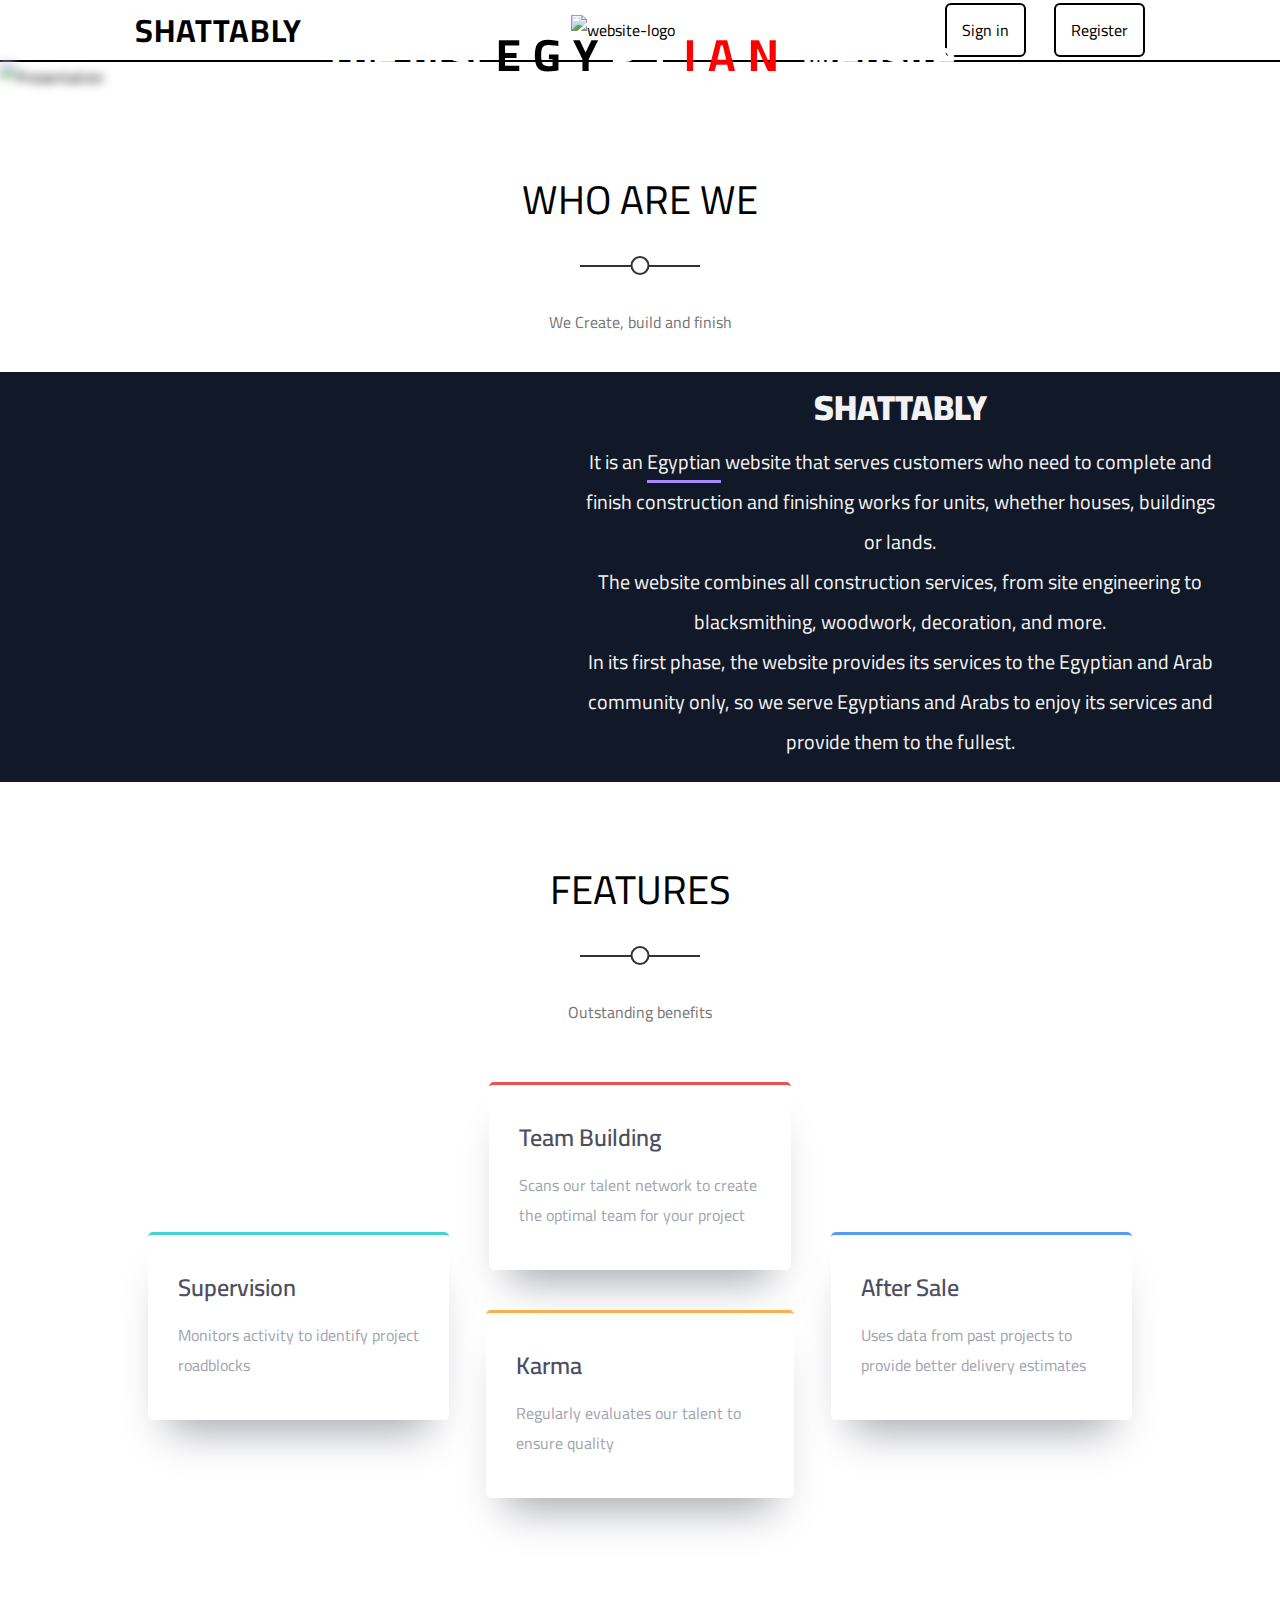
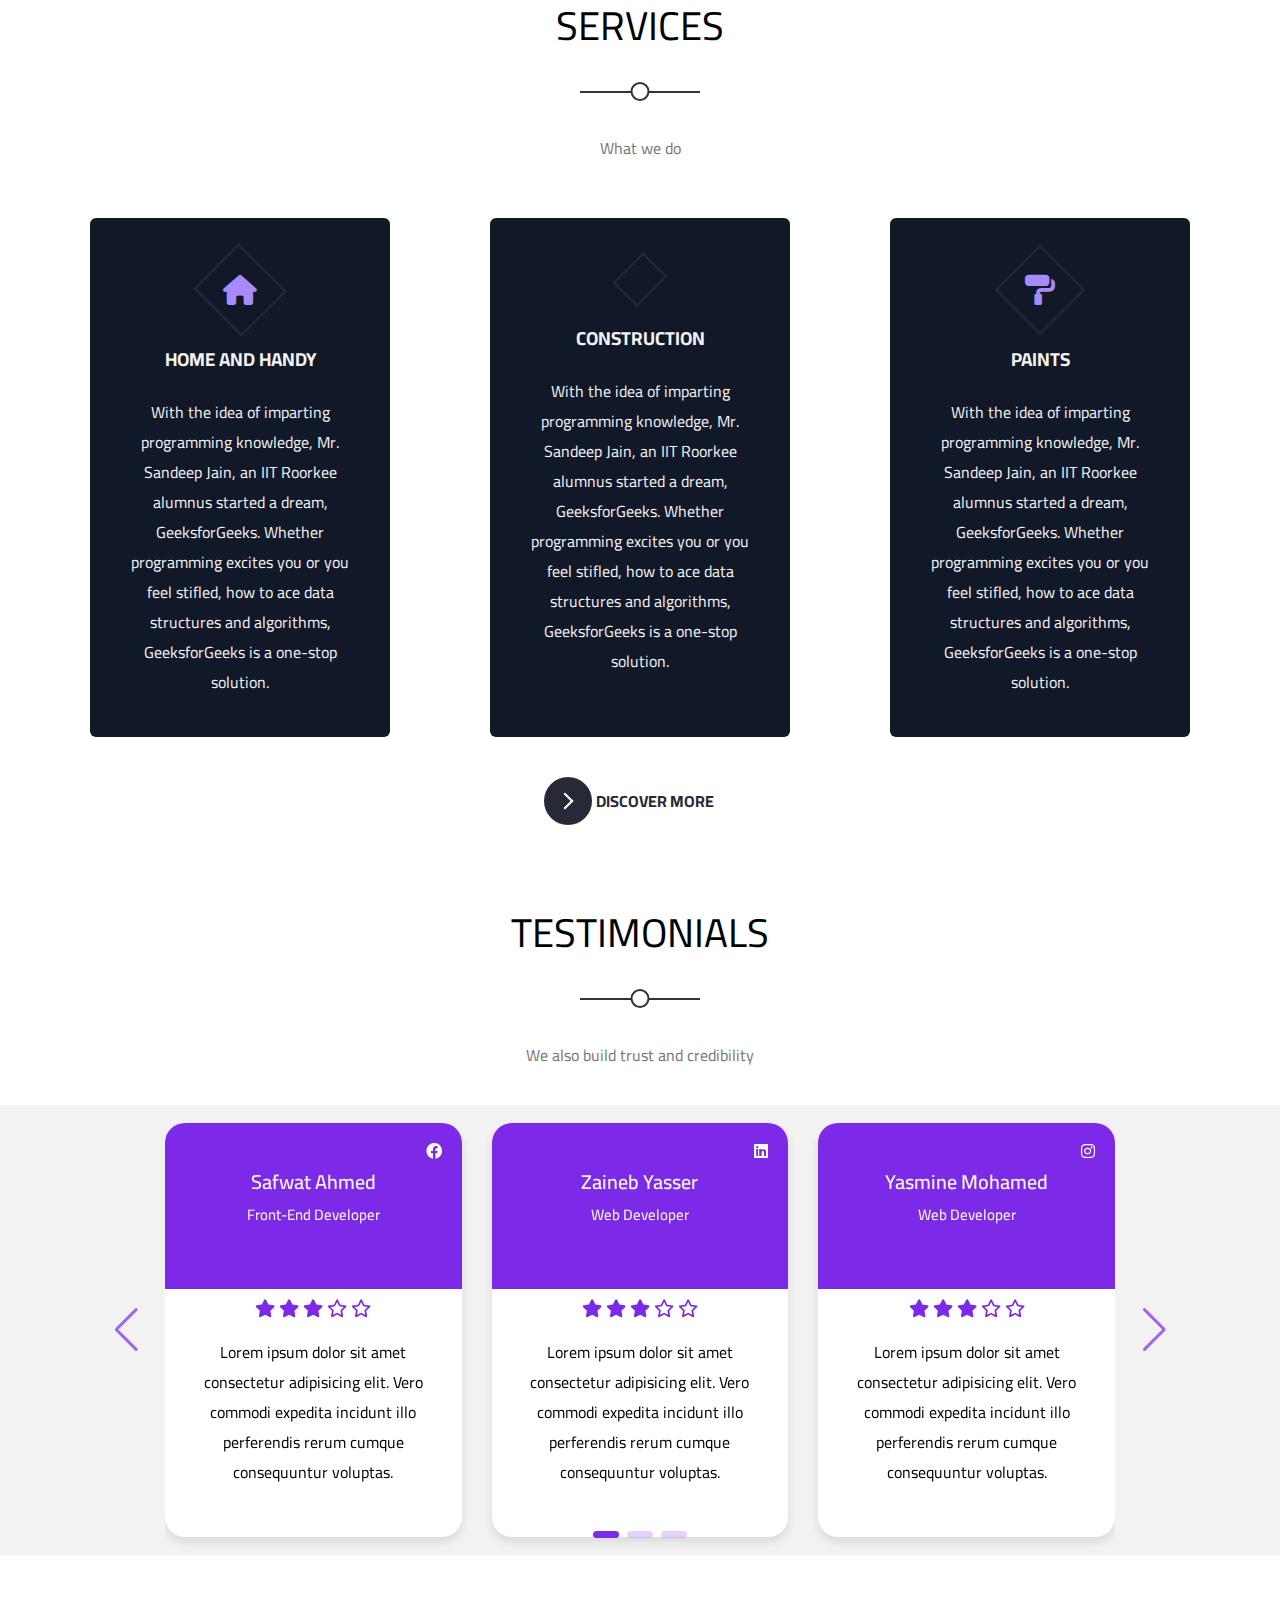
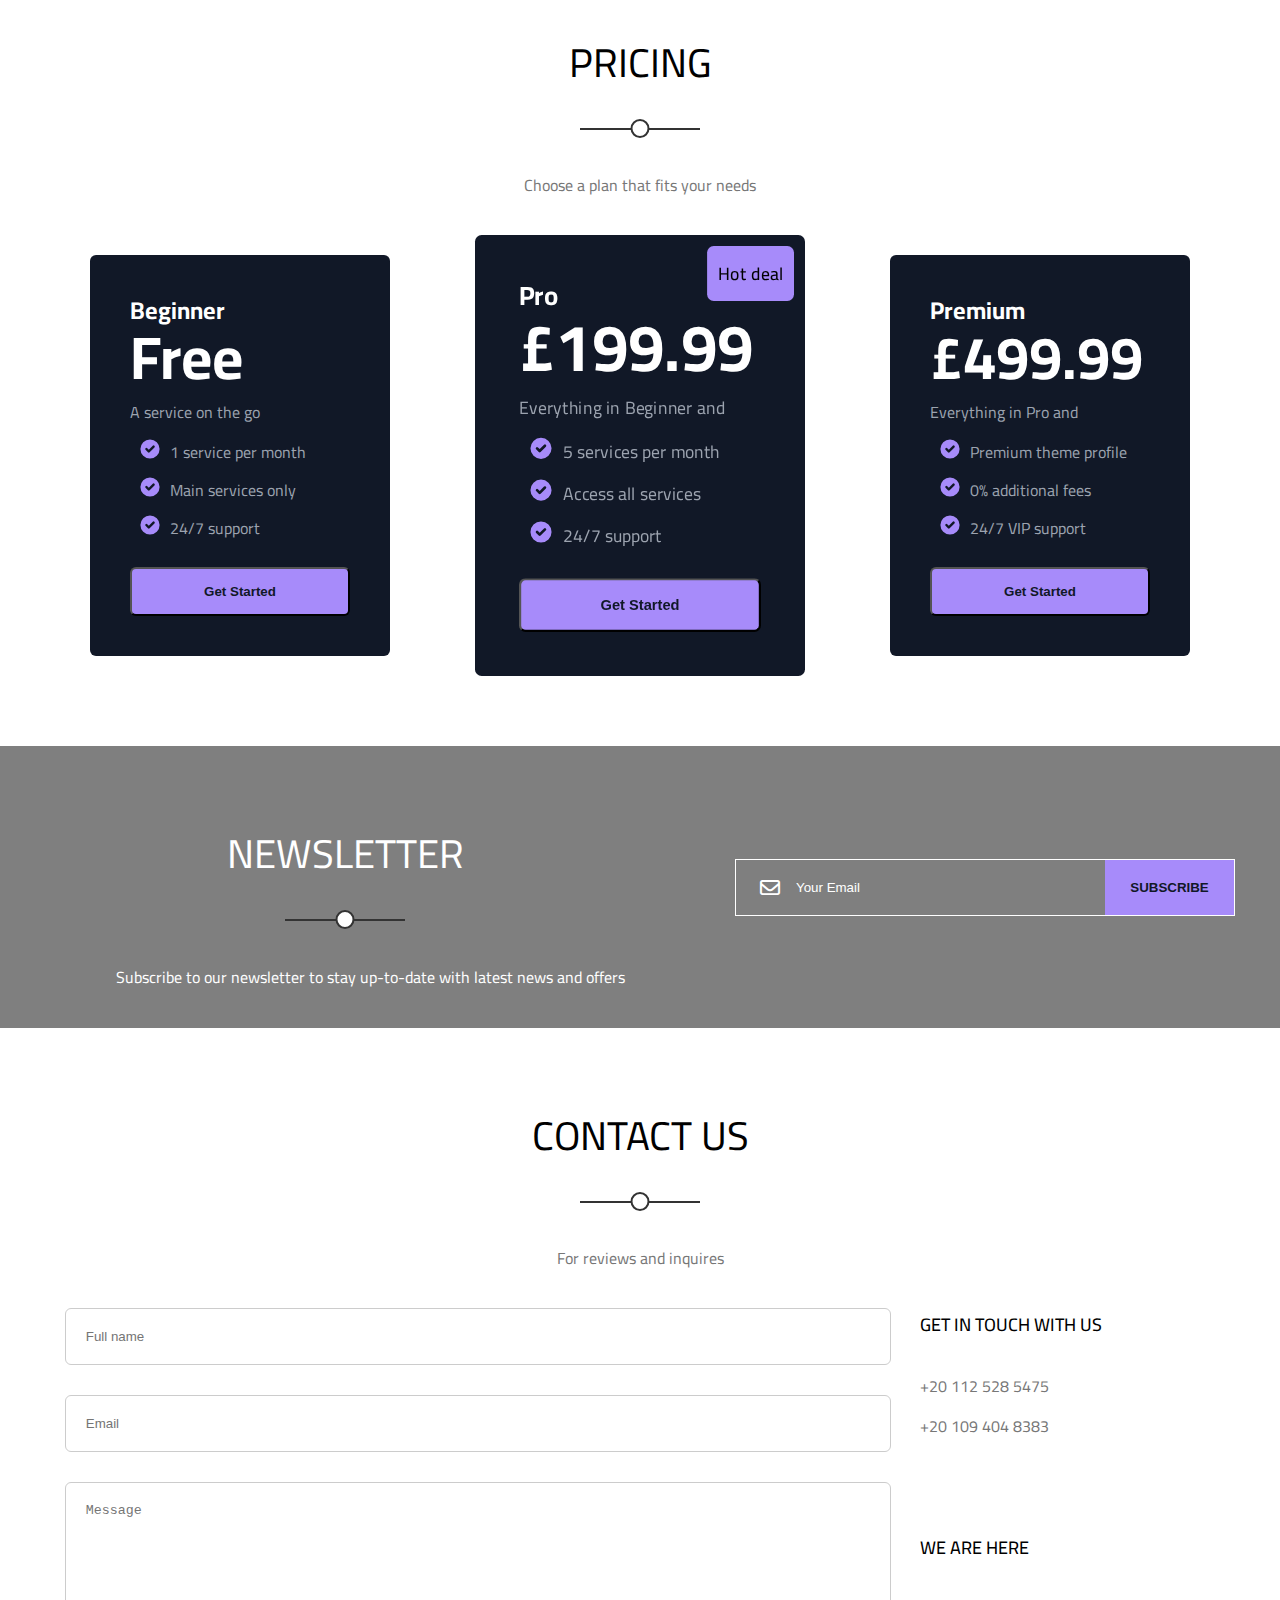
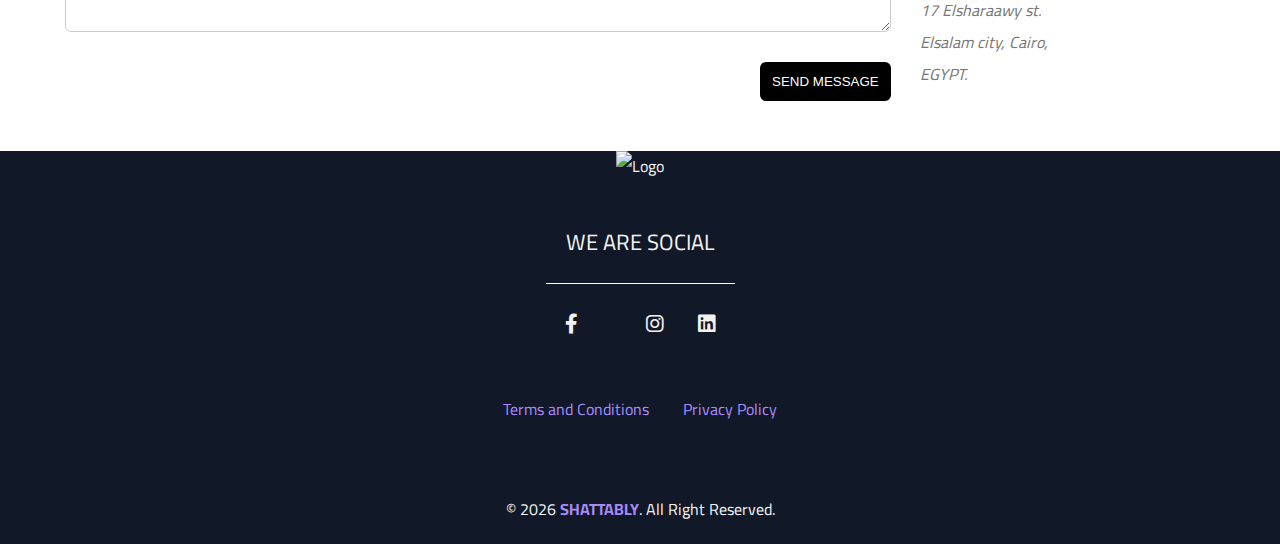
==== index.html @ 9651f402 "added payment and forgot password" ====
<!DOCTYPE html>
<html lang="en">

<!-- ===================== Arabic Language ===================== -->
<!-- <script type="text/javascript" src="https://cdn.weglot.com/weglot.min.js"></script>
<script>
    Weglot.initialize({
        api_key: 'wg_6c5321196b2403ec28a981605a02560b8'
    });
</script> -->
<!-- ===================== END Arabic Language ===================== -->

<head>
    <meta charset="UTF-8">
    <meta name="viewport" content="width=device-width, initial-scale=1.0">
    <title>Home | SHATTABLY</title>
    <!-- Title Icon -->
    <link rel="icon" type="image/png" href="images/SHATTABLYTitle.svg" />
    <!-- Render All Elements Normally -->
    <link rel="stylesheet" href="css/Normalize.css">
    <!-- Font Awesome Library -->
    <link rel="stylesheet" href="https://cdnjs.cloudflare.com/ajax/libs/font-awesome/6.0.0-beta3/css/all.min.css" />
    <link rel="preconnect" href="https://fonts.gstatic.com">
    <link href="https://fonts.googleapis.com/css2?family=Cairo:wght@200;300;400;500;600;700;800;900&display=swap"
        rel="stylesheet">
    <!-- Swiper's CSS-->
    <link rel="stylesheet" href="https://unpkg.com/swiper/swiper-bundle.min.css" />
    <!-- Main CSS File -->
    <link rel="stylesheet" href="css/shattably.css">
</head>

<body>

    <!-- ===================== Navigation Bar ===================== -->
    <nav class="navigation">
        <div class="nav">
            <h1>
                <a href="index.html">SHATTABLY</a>
            </h1>
            <a href="index.html" class="logo">
                <img src="images/shattablyLogo.svg" alt="website-logo">
            </a>
            <ul>
                <li>
                    <a href="cus-wo-sign-in.html">Sign in</a>
                </li>
                <li>
                    <a href="cus-wo-register.html">Register</a>
                </li>
            </ul>
        </div>
    </nav>
    <!-- ===================== END Navigation Bar ===================== -->

    <!-- ===================== Slideshow ===================== -->
    <div class="slide-show">
        <img src="images/wallcovering_tools.jpg" alt="Presentation" draggable="false">
        <div class="slide-show-text">
            <h2>The first <span class="sp">EGYPTIAN</span> website</h2>
            <p>For Local services and public utilities</p>
        </div>
    </div>
    <!-- ===================== END Slideshow ===================== -->

    <!-- ===================== Brief ===================== -->
    <div class="categories">
        <div class="main-heading">
            <h2>Who are we</h2>
            <p> We Create, build and finish</p>
        </div>
        <div class="brief-container">
            <img src="images/all-services2.svg" alt="">
            <p class="brief">
                <span class="website">SHATTABLY</span> <br>
                It is an <span class="egy">Egyptian</span> website that serves customers who need to complete and finish
                construction and finishing
                works for units, whether houses, buildings or lands.
                <br>
                The website combines all construction services, from site engineering to blacksmithing, woodwork,
                decoration, and more.
                <br>
                In its first phase, the website provides its services to the Egyptian and Arab community only, so we
                serve
                Egyptians and Arabs to enjoy its services and provide them to the fullest.
            </p>
        </div>

    </div>
    <!-- ===================== END Brief ===================== -->

    <!-- ===================== Features ===================== -->
    <div class="features">
        <div class="container">
            <div class="main-heading">
                <h2>Features</h2>
                <p>Outstanding benefits</p>
            </div>
            <div class="features-content">
                <div class="row1-container">
                    <div class="box box-down cyan">
                        <h2>Supervision</h2>
                        <p>Monitors activity to identify project roadblocks</p>
                        <img src="https://assets.codepen.io/2301174/icon-supervisor.svg" alt="">
                    </div>

                    <div class="box red">
                        <h2>Team Building</h2>
                        <p>Scans our talent network to create the optimal team for your project</p>
                        <img src="https://assets.codepen.io/2301174/icon-team-builder.svg" alt="">
                    </div>

                    <div class="box box-down blue">
                        <h2>After Sale</h2>
                        <p>Uses data from past projects to provide better delivery estimates</p>
                        <img src="https://assets.codepen.io/2301174/icon-calculator.svg" alt="">
                    </div>
                </div>
                <div class="row2-container">
                    <div class="box orange">
                        <h2>Karma</h2>
                        <p>Regularly evaluates our talent to ensure quality</p>
                        <img src="https://assets.codepen.io/2301174/icon-karma.svg" alt="">
                    </div>
                </div>
            </div>
        </div>
    </div>
    <!-- ===================== END Features ===================== -->

    <!-- ===================== Services ===================== -->
    <div class="categories">
        <div class="main-heading">
            <h2>Services</h2>
            <p> What we do </p>
        </div>
        <!-- <div class="srv">
            <div class="srv1">
                <img src="images/eng1.jpg" alt="srv1">
            </div>
            <div class="srv2">
                <img src="images/carpenter1.jpg" alt="srv2">
            </div>
            <div class="srv3">
                <img src="images/bs1.jpg" alt="srv3">
            </div>
            <div class="srv4">
                <img src="images/paint2.jpg" alt="srv4">
            </div>
        </div> -->

        <div class="services-container">
            <div class="service-card">
                <div class="icon-container">
                    <i class="fa-solid fa-home"></i>
                </div>
                <h3>Home and handy</h3>
                <p>
                    With the idea of imparting programming
                    knowledge, Mr. Sandeep Jain, an IIT
                    Roorkee alumnus started a dream,
                    GeeksforGeeks. Whether programming
                    excites you or you feel stifled,
                    how to ace data structures and
                    algorithms, GeeksforGeeks is a
                    one-stop solution.</p>
            </div>
            <div class="service-card">
                <div class="icon-container">
                    <i class="fa-solid fa-person-digging"></i>
                </div>
                <h3>Construction</h3>
                <p>
                    With the idea of imparting programming
                    knowledge, Mr. Sandeep Jain, an IIT
                    Roorkee alumnus started a dream,
                    GeeksforGeeks. Whether programming
                    excites you or you feel stifled,
                    how to ace data structures and
                    algorithms, GeeksforGeeks is a
                    one-stop solution.</p>
            </div>
            <div class="service-card">
                <div class="icon-container">
                    <i class="fa-solid fa-paint-roller"></i>
                </div>
                <h3>Paints</h3>
                <p>
                    With the idea of imparting programming
                    knowledge, Mr. Sandeep Jain, an IIT
                    Roorkee alumnus started a dream,
                    GeeksforGeeks. Whether programming
                    excites you or you feel stifled,
                    how to ace data structures and
                    algorithms, GeeksforGeeks is a
                    one-stop solution.</p>
            </div>
        </div>
        <div class="lm">
            <button class="learn-more buttonlm">
                <span class="circle" aria-hidden="true">
                    <span class="icon arrow"></span>
                </span>
                <span class="button-text"><a href="services.html"> Discover more </a></span>
            </button>
        </div>
    </div>
    <!-- ===================== END Services ===================== -->

    <!-- ===================== Testimonials  ===================== -->
    <div class="testimonials">
        <div class="container">
            <div class="main-heading">
                <h2>Testimonials</h2>
                <p>We also build trust and credibility</p>
            </div>
        </div>
        <div class="slider-conatiner-test">
            <section>
                <div class="swiper mySwiper container">
                    <div class="swiper-wrapper content">
                        <div class="swiper-slide card">
                            <div class="card-content">
                                <div class="media-icons">
                                    <i class="fab fa-facebook"></i>
                                </div>
                                <div class="name-profession">
                                    <span class="name">Safwat Ahmed</span>
                                    <span class="profession">Front-End Developer</span>
                                </div>
                                <div class="rating">
                                    <i class="fas fa-star"></i>
                                    <i class="fas fa-star"></i>
                                    <i class="fas fa-star"></i>
                                    <i class="far fa-star"></i>
                                    <i class="far fa-star"></i>
                                </div>
                                <p>
                                    Lorem ipsum dolor sit amet consectetur adipisicing elit. Vero commodi expedita
                                    incidunt illo perferendis
                                    rerum cumque consequuntur voluptas.
                                </p>
                            </div>
                        </div>
                        <div class="swiper-slide card">
                            <div class="card-content">

                                <div class="media-icons">
                                    <i class="fab fa-linkedin"></i>
                                </div>
                                <div class="name-profession">
                                    <span class="name">Zaineb Yasser</span>
                                    <span class="profession">Web Developer</span>
                                </div>
                                <div class="rating">
                                    <i class="fas fa-star"></i>
                                    <i class="fas fa-star"></i>
                                    <i class="fas fa-star"></i>
                                    <i class="far fa-star"></i>
                                    <i class="far fa-star"></i>
                                </div>
                                <p>
                                    Lorem ipsum dolor sit amet consectetur adipisicing elit. Vero commodi expedita
                                    incidunt illo perferendis
                                    rerum cumque consequuntur voluptas.
                                </p>
                            </div>
                        </div>
                        <div class="swiper-slide card">
                            <div class="card-content">
                                <div class="media-icons">
                                    <i class="fab fa-instagram"></i>
                                </div>
                                <div class="name-profession">
                                    <span class="name">Yasmine Mohamed</span>
                                    <span class="profession">Web Developer</span>
                                </div>

                                <div class="rating">
                                    <i class="fas fa-star"></i>
                                    <i class="fas fa-star"></i>
                                    <i class="fas fa-star"></i>
                                    <i class="far fa-star"></i>
                                    <i class="far fa-star"></i>
                                </div>
                                <p>
                                    Lorem ipsum dolor sit amet consectetur adipisicing elit. Vero commodi expedita
                                    incidunt illo perferendis
                                    rerum cumque consequuntur voluptas.
                                </p>
                            </div>
                        </div>
                        <div class="swiper-slide card">
                            <div class="card-content">
                                <div class="media-icons">
                                    <i class="fa-brands fa-x-twitter"></i>
                                </div>
                                <div class="name-profession">
                                    <span class="name">Menna Darwish</span>
                                    <span class="profession">Web Developer</span>
                                </div>
                                <div class="rating">
                                    <i class="fas fa-star"></i>
                                    <i class="fas fa-star"></i>
                                    <i class="fas fa-star"></i>
                                    <i class="far fa-star"></i>
                                    <i class="far fa-star"></i>
                                </div>
                                <p>
                                    Lorem ipsum dolor sit amet consectetur adipisicing elit. Vero commodi expedita
                                    incidunt illo perferendis
                                    rerum cumque consequuntur voluptas.
                                </p>
                            </div>
                        </div>
                        <div class="swiper-slide card">
                            <div class="card-content">
                                <div class="media-icons">
                                    <i class="fab fa-linkedin"></i>
                                </div>
                                <div class="name-profession">
                                    <span class="name">Mohamed Saeed</span>
                                    <span class="profession">Flutter Developer</span>
                                </div>
                                <div class="rating">
                                    <i class="fas fa-star"></i>
                                    <i class="fas fa-star"></i>
                                    <i class="fas fa-star"></i>
                                    <i class="far fa-star"></i>
                                    <i class="far fa-star"></i>
                                </div>
                                <p>
                                    Lorem ipsum dolor sit amet consectetur adipisicing elit. Vero commodi expedita
                                    incidunt illo perferendis
                                    rerum cumque consequuntur voluptas.
                                </p>
                            </div>
                        </div>
                        <div class="swiper-slide card">
                            <div class="card-content">

                                <div class="media-icons">
                                    <i class="fab fa-facebook"></i>
                                </div>
                                <div class="name-profession">
                                    <span class="name">Amr Osama</span>
                                    <span class="profession">CTO Aramco</span>
                                </div>

                                <div class="rating">
                                    <i class="fas fa-star"></i>
                                    <i class="fas fa-star"></i>
                                    <i class="fas fa-star"></i>
                                    <i class="far fa-star"></i>
                                    <i class="far fa-star"></i>
                                </div>
                                <p>
                                    Lorem ipsum dolor sit amet consectetur adipisicing elit. Vero commodi expedita
                                    incidunt illo perferendis
                                    rerum cumque consequuntur voluptas.
                                </p>
                            </div>
                        </div>
                        <div class="swiper-slide card">
                            <div class="card-content">

                                <div class="media-icons">
                                    <i class="fa-brands fa-x-twitter"></i>
                                </div>
                                <div class="name-profession">
                                    <span class="name">Mahmoud Lasheen</span>
                                    <span class="profession">Business Man </span>
                                </div>

                                <div class="rating">
                                    <i class="fas fa-star"></i>
                                    <i class="fas fa-star"></i>
                                    <i class="fas fa-star"></i>
                                    <i class="far fa-star"></i>
                                    <i class="far fa-star"></i>
                                </div>
                                <p>
                                    Lorem ipsum dolor sit amet consectetur adipisicing elit. Vero commodi expedita
                                    incidunt illo perferendis
                                    rerum cumque consequuntur voluptas.
                                </p>
                            </div>
                        </div>
                        <div class="swiper-slide card">
                            <div class="card-content">
                                <div class="media-icons">
                                    <i class="fab fa-facebook"></i>
                                </div>
                                <div class="name-profession">
                                    <span class="name">Mahmoud Mohamed</span>
                                    <span class="profession">Founder of SAMP</span>
                                </div>

                                <div class="rating">
                                    <i class="fas fa-star"></i>
                                    <i class="fas fa-star"></i>
                                    <i class="fas fa-star"></i>
                                    <i class="far fa-star"></i>
                                    <i class="far fa-star"></i>
                                </div>
                                <p>
                                    Lorem ipsum dolor sit amet consectetur adipisicing elit. Vero commodi expedita
                                    incidunt illo perferendis
                                    rerum cumque consequuntur voluptas.
                                </p>
                            </div>
                        </div>
                        <div class="swiper-slide card">
                            <div class="card-content">
                                <div class="media-icons">
                                    <i class="fab fa-facebook"></i>
                                </div>
                                <div class="name-profession">
                                    <span class="name">Ali Ayman</span>
                                    <span class="profession">CEO Buildit</span>
                                </div>
                                <div class="rating">
                                    <i class="fas fa-star"></i>
                                    <i class="fas fa-star"></i>
                                    <i class="fas fa-star"></i>
                                    <i class="far fa-star"></i>
                                    <i class="far fa-star"></i>
                                </div>
                                <p>
                                    Lorem ipsum dolor sit amet consectetur adipisicing elit. Vero commodi expedita
                                    incidunt illo perferendis
                                    rerum cumque consequuntur voluptas.
                                </p>
                            </div>
                        </div>
                    </div>
                </div>
                <div class="swiper-button-next"></div>
                <div class="swiper-button-prev"></div>
                <div class="swiper-pagination"></div>
            </section>
        </div>
    </div>
    <!-- ===================== END Testimonials ===================== -->

    <!-- ===================== Pricing ===================== -->
    <div class="pricing">
        <div class="container">
            <div class="main-heading">
                <h2>Pricing</h2>
                <p>
                    Choose a plan that fits your needs
                </p>
            </div>
            <div class="pricing-cards">
                <div class="cardpr">
                    <div class="header">
                        <span class="title">Beginner</span>
                        <span class="price">Free</span>
                    </div>
                    <p class="desc">A service on the go</p>
                    <ul class="lists">
                        <li class="list">
                            <svg xmlns="http://www.w3.org/2000/svg" viewBox="0 0 20 20" fill="currentColor">
                                <path fill-rule="evenodd"
                                    d="M10 18a8 8 0 100-16 8 8 0 000 16zm3.707-9.293a1 1 0 00-1.414-1.414L9 10.586 7.707 9.293a1 1 0 00-1.414 1.414l2 2a1 1 0 001.414 0l4-4z"
                                    clip-rule="evenodd"></path>
                            </svg>
                            <span>1 service per month</span>
                        </li>
                        <li class="list">
                            <svg xmlns="http://www.w3.org/2000/svg" viewBox="0 0 20 20" fill="currentColor">
                                <path fill-rule="evenodd"
                                    d="M10 18a8 8 0 100-16 8 8 0 000 16zm3.707-9.293a1 1 0 00-1.414-1.414L9 10.586 7.707 9.293a1 1 0 00-1.414 1.414l2 2a1 1 0 001.414 0l4-4z"
                                    clip-rule="evenodd"></path>
                            </svg>
                            <span>Main services only</span>
                        </li>
                        <li class="list">
                            <svg xmlns="http://www.w3.org/2000/svg" viewBox="0 0 20 20" fill="currentColor">
                                <path fill-rule="evenodd"
                                    d="M10 18a8 8 0 100-16 8 8 0 000 16zm3.707-9.293a1 1 0 00-1.414-1.414L9 10.586 7.707 9.293a1 1 0 00-1.414 1.414l2 2a1 1 0 001.414 0l4-4z"
                                    clip-rule="evenodd"></path>
                            </svg>
                            <span>24/7 support</span>
                        </li>
                    </ul>
                    <button type="button" class="action">Get Started</button>
                </div>
                <div class="cardpr pro">
                    <div class="header">
                        <span class="title">Pro</span>
                        <span class="price">&#163;199.99</span>
                    </div>
                    <p class="desc">Everything in Beginner and</p>
                    <ul class="lists">
                        <li class="list">
                            <svg xmlns="http://www.w3.org/2000/svg" viewBox="0 0 20 20" fill="currentColor">
                                <path fill-rule="evenodd"
                                    d="M10 18a8 8 0 100-16 8 8 0 000 16zm3.707-9.293a1 1 0 00-1.414-1.414L9 10.586 7.707 9.293a1 1 0 00-1.414 1.414l2 2a1 1 0 001.414 0l4-4z"
                                    clip-rule="evenodd"></path>
                            </svg>
                            <span>5 services per month</span>
                        </li>
                        <li class="list">
                            <svg xmlns="http://www.w3.org/2000/svg" viewBox="0 0 20 20" fill="currentColor">
                                <path fill-rule="evenodd"
                                    d="M10 18a8 8 0 100-16 8 8 0 000 16zm3.707-9.293a1 1 0 00-1.414-1.414L9 10.586 7.707 9.293a1 1 0 00-1.414 1.414l2 2a1 1 0 001.414 0l4-4z"
                                    clip-rule="evenodd"></path>
                            </svg>
                            <span>Access all services</span>
                        </li>
                        <li class="list">
                            <svg xmlns="http://www.w3.org/2000/svg" viewBox="0 0 20 20" fill="currentColor">
                                <path fill-rule="evenodd"
                                    d="M10 18a8 8 0 100-16 8 8 0 000 16zm3.707-9.293a1 1 0 00-1.414-1.414L9 10.586 7.707 9.293a1 1 0 00-1.414 1.414l2 2a1 1 0 001.414 0l4-4z"
                                    clip-rule="evenodd"></path>
                            </svg>
                            <span>24/7 support</span>
                        </li>
                    </ul>
                    <button type="button" class="action">Get Started</button>
                </div>
                <div class="cardpr">
                    <div class="header">
                        <span class="title">Premium</span>
                        <span class="price">&#163;499.99</span>
                    </div>
                    <p class="desc">Everything in Pro and</p>
                    <ul class="lists">
                        <li class="list">
                            <svg xmlns="http://www.w3.org/2000/svg" viewBox="0 0 20 20" fill="currentColor">
                                <path fill-rule="evenodd"
                                    d="M10 18a8 8 0 100-16 8 8 0 000 16zm3.707-9.293a1 1 0 00-1.414-1.414L9 10.586 7.707 9.293a1 1 0 00-1.414 1.414l2 2a1 1 0 001.414 0l4-4z"
                                    clip-rule="evenodd"></path>
                            </svg>
                            <span>Premium theme profile</span>
                        </li>
                        <li class="list">
                            <svg xmlns="http://www.w3.org/2000/svg" viewBox="0 0 20 20" fill="currentColor">
                                <path fill-rule="evenodd"
                                    d="M10 18a8 8 0 100-16 8 8 0 000 16zm3.707-9.293a1 1 0 00-1.414-1.414L9 10.586 7.707 9.293a1 1 0 00-1.414 1.414l2 2a1 1 0 001.414 0l4-4z"
                                    clip-rule="evenodd"></path>
                            </svg>
                            <span>0% additional fees</span>
                        </li>
                        <li class="list">
                            <svg xmlns="http://www.w3.org/2000/svg" viewBox="0 0 20 20" fill="currentColor">
                                <path fill-rule="evenodd"
                                    d="M10 18a8 8 0 100-16 8 8 0 000 16zm3.707-9.293a1 1 0 00-1.414-1.414L9 10.586 7.707 9.293a1 1 0 00-1.414 1.414l2 2a1 1 0 001.414 0l4-4z"
                                    clip-rule="evenodd"></path>
                            </svg>
                            <span>24/7 VIP support</span>
                        </li>
                    </ul>
                    <button type="button" class="action">Get Started</button>
                </div>
            </div>
        </div>
    </div>
    <!-- ===================== END Pricing ===================== -->

    <!-- ===================== Newsletter ===================== -->
    <div class="subscribe">
        <div class="container">
            <div class="main-heading">
                <h2>Newsletter</h2>
                <p class="sub">
                    Subscribe to our newsletter to stay up-to-date with latest news and offers
                </p>
            </div>
            <form action="https://formsubmit.co/safwatahmed669@gmail.com" method="POST">
                <i class="far fa-envelope fa-lg"></i>
                <input type="email" name="customer-email" placeholder="Your Email" required />
                <button type="submit"> Subscribe </button>
            </form>
        </div>
    </div>
    <!-- ===================== END Newsletter ===================== -->

    <!-- ===================== Contact ===================== -->
    <div class="contact">
        <div class="container">
            <div class="main-heading">
                <h2>Contact Us</h2>
                <p>
                    For reviews and inquires
                </p>
            </div>
            <div class="content">
                <form action="">
                    <input class="main-input" type="text" name="name" placeholder="Full name" />
                    <input class="main-input" type="email" name="mail" placeholder="Email" />
                    <textarea class="main-input" name="message" placeholder="Message"></textarea>
                    <div class="contact-submit">
                        <input type="submit" value="Send Message" />
                    </div>
                </form>
                <div class="info">
                    <h4>Get in touch with us</h4>
                    <span class="phone">+20 112 528 5475</span>
                    <span class="phone">+20 109 404 8383</span>
                    <h4>We are here</h4>
                    <address> 17 Elsharaawy st. <br />Elsalam city, Cairo, <br />EGYPT.</address>
                </div>
            </div>
        </div>
    </div>
    <!-- ===================== END Contact ===================== -->


    <!-- ===================== Footer ===================== -->
    <footer>
        <div class="container">
            <img src="images/SHATTABLYwhite.png" alt="Logo" />
            <p>We are social</p>
            <div class="social-icons">
                <i class="fab fa-facebook-f"></i>
                <i class="fa-brands fa-x-twitter"></i>
                <i class="fab fa-instagram"></i>
                <i class="fab fa-linkedin"></i>
            </div>
            <div class="policy">
                <a href="terms.html" class="ter">Terms and Conditions</a>
                <a href="privacy.html" class="pol">Privacy Policy</a>
            </div>
            <div class="copyright"> &copy; <span id="date"></span> <a href="index.html">SHATTABLY</a>. All Right Reserved.
            </div>
        </div>
    </footer>
    <!-- ===================== END Footer ===================== -->









    <!-- ===================== JS Files ===================== -->
    <script src="script.js"></script>
    <script src="https://kit.fontawesome.com/bab5d0d7f7.js" crossorigin="anonymous"></script>
    <script src="https://unpkg.com/swiper/swiper-bundle.min.js"></script>
    <script>
        var swiper = new Swiper(".mySwiper", {
            slidesPerView: 3,
            spaceBetween: 30,
            slidesPerGroup: 3,
            loop: true,
            loopFillGroupWithBlank: true,
            pagination: {
                el: ".swiper-pagination",
                clickable: true,
            },
            navigation: {
                nextEl: ".swiper-button-next",
                prevEl: ".swiper-button-prev",
            },
        });
    </script>

</body>

</html>
---- css/shattably.css ----
/* === Google Font Import - Poppins === */
@import url("https://fonts.googleapis.com/css2?family=Poppins:wght@300;400;500;600;700&display=swap");

/* Variables */
:root {
  --main-color: #ffffff;
  --secondary-color: #000000;
  --border-radius: 6px;
  --red: hsl(0, 78%, 62%);
  --cyan: hsl(180, 62%, 55%);
  --orange: hsl(34, 97%, 64%);
  --blue: hsl(212, 86%, 64%);
  --varyDarkBlue: hsl(234, 12%, 34%);
  --grayishBlue: hsl(229, 6%, 66%);
  --veryLightGray: hsl(0, 0%, 98%);
  --dark-color: #111827;
  --dark-violet-color: #a78bfa;
  --light-violet-color: #7d2ae8;
  --weight1: 200;
  --weight2: 400;
  --weight3: 600;
}

/* Global Rules */
* {
  -webkit-box-sizing: border-box;
  box-sizing: border-box;
  -o-box-sizing: border-box;
  -moz-box-sizing: border-box;
  padding: 0;
  margin: 0;
}
html {
  scroll-behavior: smooth;
}
body {
  font-family: "Cairo";
}
ul {
  list-style: none;
}
a {
  text-decoration: none;
  color: var(--secondary-color);
  display: inline-block;
}
/* Media */

/* Small Screens */

/* @media (min-width: 768px) {
  .container {
    width: 750px;
  }
} */

/* Medium Screens */

/* @media (min-width: 992px) {
  .container {
    width: 970px;
  }
} */

/* Large Screens */

/* @media (min-width: 1200px) {
  .container {
    width: 1170px;
  }
} */

/* Components */
.main-heading {
  text-align: center;
}
.main-heading h2 {
  font-weight: normal;
  font-size: 40px;
  position: relative;
  margin-bottom: 70px;
  margin-top: 70px;
  text-transform: uppercase;
}
.main-heading h2::before {
  content: "";
  position: absolute;
  left: 50%;
  transform: translateX(-50%);
  height: 2px;
  background-color: #333;
  bottom: -30px;
  width: 120px;
}
.main-heading h2::after {
  content: "";
  position: absolute;
  left: 50%;
  transform: translateX(-50%);
  width: 15px;
  height: 15px;
  border-radius: 50%;
  border: 2px solid #333;
  bottom: -38px;
  background-color: white;
}
.main-heading p {
  width: 550px;
  margin: 0 auto 35px;
  max-width: 100%;
  color: #777;
}
/*  Navigation bar */
.nav {
  width: 100%;
  display: flex;
  justify-content: space-around;
  align-items: center;
  border-bottom: 2px solid var(--secondary-color);
}
.nav h1 a {
  letter-spacing: 1px;
  transition: 0.6s;
}
.nav .logo img {
  width: 100px;
}
.nav ul {
  display: flex;
  justify-content: space-between;
  align-items: center;
  width: 200px;
}
.nav ul li a {
  padding: 10px 15px;
  border: 2px solid var(--secondary-color);
  border-radius: var(--border-radius);
  transition: 0.6s;
}
.nav ul li a:hover {
  background-color: var(--secondary-color);
  color: var(--main-color);
}

/* Slideshow */

.slide-show {
  width: 100%;
  height: 100%;
  position: relative;
}
.slide-show img {
  width: 100%;
  filter: blur(5px);
}
.slide-show-text {
  color: var(--main-color);
  position: absolute;
  top: 50%;
  left: 50%;
  transform: translate(-50%, -50%);
  text-align: center;
  font-size: 30px;
  line-height: 1.5;
  width: 100%;
}
.sp {
  /* Set the background color */
  background: linear-gradient(
    to left,
    #ff0000 0%,
    #ff0000 36%,
    #ffffff 33%,
    #ffffff 65%,
    #000000 65%
  );
  /* Mask the color to the text, and remove the rest  */
  -webkit-background-clip: text;
  background-clip: text;
  /* Make the text fill color value transparent so the masked background color comes through */
  -webkit-text-fill-color: transparent;
  letter-spacing: 12px;
}
/* Brief */
.brief-container {
  background-color: var(--dark-color);
  color: #f2f2f2;
  display: flex;
  flex-wrap: wrap;
  justify-content: space-around;
  align-items: center;
}
.brief-container img {
  /* background-color: var(--dark-color); */
  /* border-radius: var(--border-radius); */
  width: 400px;
}
.brief {
  width: 50%;
  text-align: center;
  font-size: 20px;
  line-height: 2;
  margin-bottom: 20px;
}
.brief .website {
  font-weight: 900;
  font-size: 35px;
}
.brief .egy {
  border-bottom: 3px solid var(--dark-violet-color);
}
/* END Brief */

/* Features */
.features-content {
  width: 80%;
  margin: 0 auto;
}

.box p {
  color: var(--grayishBlue);
  margin: 10px 0;
}

.box {
  border-radius: 5px;
  box-shadow: 0px 30px 40px -20px var(--grayishBlue);
  padding: 30px;
  margin: 20px;
  transition: 0.6s;
}
.box:hover {
  transform: scale(1.05);
}

.box img {
  float: right;
}

@media (max-width: 450px) {
  .box {
    height: 200px;
  }
}

@media (max-width: 950px) and (min-width: 450px) {
  .box {
    text-align: center;
    height: 180px;
  }
}

.cyan {
  border-top: 3px solid var(--cyan);
}
.red {
  border-top: 3px solid var(--red);
}
.blue {
  border-top: 3px solid var(--blue);
}
.orange {
  border-top: 3px solid var(--orange);
}

.box h2 {
  color: var(--varyDarkBlue);
  font-weight: var(--weight3);
}

@media (min-width: 950px) {
  .row1-container {
    display: flex;
    justify-content: center;
    align-items: center;
  }

  .row2-container {
    display: flex;
    justify-content: center;
    align-items: center;
  }
  .box-down {
    position: relative;
    top: 150px;
  }
  .box {
    width: 30%;
  }
  .header p {
    width: 20%;
  }
}

/* END Features */

/* Services */
.srv {
  display: flex;
  flex-wrap: wrap;
  justify-content: space-evenly;
}
.srv div {
  width: 300px;
  height: 200px;
  margin-bottom: 20px;
  position: relative;
  transition: 1s;
  cursor: pointer;
}
.srv div img {
  width: 100%;
  height: 100%;
  border-radius: var(--border-radius);
  transition: 0.6s;
}
.srv div:hover {
  transform: scale(1.05);
}
.srv .srv1:hover::after {
  content: "Engineering";
  position: absolute;
  color: var(--main-color);
  top: 50%;
  left: 50%;
  transform: translate(-50%, -50%);
  font-size: 20px;
}
.srv .srv2:hover::after {
  content: "Carpentry";
  position: absolute;
  color: var(--main-color);
  top: 50%;
  left: 50%;
  transform: translate(-50%, -50%);
  font-size: 20px;
}
.srv .srv3:hover::after {
  content: "Blacksmithing";
  position: absolute;
  color: var(--main-color);
  top: 50%;
  left: 50%;
  transform: translate(-50%, -50%);
  font-size: 20px;
}
.srv .srv4:hover::after {
  content: "Paints";
  position: absolute;
  color: var(--main-color);
  top: 50%;
  left: 50%;
  transform: translate(-50%, -50%);
  font-size: 20px;
}
/* New layout */
.services-container {
  max-width: 1200px;
  margin: 0 auto;
  display: flex;
  flex-wrap: wrap;
  justify-content: space-around;
}
.service-card {
  width: 300px;
  margin: 20px;
  padding: 40px;
  text-align: center;
  border-radius: 6px;
  background-color: #111827;
  color: #f2f2f2;
  transition: all 0.3s ease-in-out;
}
.service-card:hover {
  box-shadow: 0 0 30px 0 #282936;
  transform: scale(1.05);
}
@media (max-width: 768px) {
  .service-card {
    width: 100%;
  }
}
.service-card h3 {
  margin: 20px;
  text-align: center;
  text-transform: uppercase;
}
.service-card i {
  font-size: 30px;
  color: #a78bfa;
  padding: 15px;
  transition: all 0.3s linear;
  transform: rotate(-45deg);
}
.service-card .icon-container {
  border: 2px solid #282936;
  transition: 0.3s linear;
  width: fit-content;
  margin: 0 auto;
  transform: rotate(45deg);
}

/* END New layout */

.categories .see-more {
  margin: 30px;
  text-align: center;
}
.categories .see-more a {
  background-color: var(--secondary-color);
  color: var(--main-color);
  padding: 10px 15px;
  border-radius: var(--border-radius);
  border: 2px solid var(--secondary-color);
  transition: 0.4s;
  cursor: pointer;
}
.lm {
  margin: 20px;
  text-align: center;
}
.buttonlm {
  position: relative;
  display: inline-block;
  cursor: pointer;
  outline: none;
  border: 0;
  vertical-align: middle;
  text-decoration: none;
  background: transparent;
  padding: 0;
  font-size: inherit;
  font-family: inherit;
}
button.learn-more {
  width: 12rem;
  height: auto;
}
button.learn-more .circle {
  transition: all 0.45s cubic-bezier(0.65, 0, 0.076, 1);
  position: relative;
  display: block;
  margin: 0;
  width: 3rem;
  height: 3rem;
  background: #282936;
  border-radius: 1.625rem;
}
button.learn-more .circle .icon {
  transition: all 0.45s cubic-bezier(0.65, 0, 0.076, 1);
  position: absolute;
  top: 0;
  bottom: 0;
  margin: auto;
  background: #fff;
}
button.learn-more .circle .icon.arrow {
  transition: all 0.45s cubic-bezier(0.65, 0, 0.076, 1);
  left: 0.625rem;
  width: 1.125rem;
  height: 0.125rem;
  background: none;
}
button.learn-more .circle .icon.arrow::before {
  position: absolute;
  content: "";
  top: -0.29rem;
  right: 0.0625rem;
  width: 0.625rem;
  height: 0.625rem;
  border-top: 0.125rem solid #fff;
  border-right: 0.125rem solid #fff;
  transform: rotate(45deg);
}
button.learn-more .button-text a {
  transition: all 0.45s cubic-bezier(0.65, 0, 0.076, 1);
  position: absolute;
  top: 0;
  left: 0;
  right: 0;
  bottom: 0;
  padding: 0.75rem 0;
  margin: 0 0 0 1.85rem;
  color: #282936;
  font-weight: 700;
  line-height: 1.6;
  text-align: center;
  text-transform: uppercase;
}
.buttonlm:hover .circle {
  width: 100%;
}
.buttonlm:hover .circle .icon.arrow {
  background: #fff;
  transform: translate(1rem, 0);
}
.buttonlm:hover .button-text a {
  color: #f2f2f2;
}
/* Newsletter */
.subscribe {
  margin-top: 70px;
  background-image: url("/images/newsletter1.png");
  background-size: cover;
  background-position: center;
  position: relative;
  color: white;
}
.subscribe::before {
  content: "";
  position: absolute;
  left: 0;
  top: 0;
  width: 100%;
  height: 100%;
  background-color: rgb(0 0 0 / 50%);
}
.subscribe .container {
  position: relative;
  display: flex;
  align-items: center;
  justify-content: space-around;
}
@media (max-width: 991px) {
  .subscribe .container {
    flex-direction: column;
    align-items: center;
    justify-content: space-between;
  }
  .subscribe form {
    margin: 30px;
  }
}
.subscribe form {
  display: flex;
  position: relative;
  width: 500px;
  max-width: 100%;
}
.subscribe form i {
  position: absolute;
  top: 50%;
  transform: translateY(-50%);
  left: 25px;
}
.subscribe form input[type="email"] {
  border: 1px solid var(--main-color);
  border-right: none;
  background: none;
  color: var(--main-color);
  padding: 20px 20px 20px 60px;
  width: calc(100% - 130px);
}
.subscribe form button {
  width: 130px;
  background-color: var(--dark-violet-color);
  color: var(--dark-color);
  font-weight: 600;
  padding: 10px 20px;
  border: 1px solid white;
  border-left: #f2f2f2;
  text-transform: uppercase;
  transition: 0.4s;
}
.subscribe form button:hover {
  background-color: transparent;
  color: #f2f2f2;
  cursor: pointer;
}
.subscribe form input[type="email"]:focus,
.subscribe form button:focus {
  outline: none;
}
.subscribe form ::placeholder {
  color: white;
}
.subscribe p {
  line-height: 2;
  margin-left: 50px;
  color: var(--main-color);
}
@media (max-width: 991px) {
  .subscribe p {
    margin: 30px 0 0;
  }
}
/* End Newsletter */

/* Pricing */
.pricing-cards {
  max-width: 1200px;
  margin: 0 auto;
  display: flex;
  flex-wrap: wrap;
  justify-content: space-around;
}
.cardpr {
  width: 300px;
  margin: 20px;
  padding: 40px;
  border-radius: 6px;
  background-color: #111827;
  cursor: pointer;
  transition: all 0.3s ease-in-out;
}
@media (max-width: 768px) {
  .cardpr {
    width: 80%;
    text-align: center;
  }
  .cardpr:hover {
    transform: none;
  }
  .cardpr .lists {
    display: flex;
    align-items: center;
    justify-content: space-evenly;
  }
  .cardpr .action {
    width: 50%;
  }
}
.cardpr:not(.pro):hover {
  transform: scale(1.05);
  box-shadow: 0 0 30px 0 #282936;
}
.pro {
  transform: scale(1.1);
  position: relative;
}
.pro:hover {
  transform: scale(1.15);
  box-shadow: 0 0 30px 0 #282936;
}
.pro::after {
  content: "Hot deal";
  position: absolute;
  top: 10px;
  right: 10px;
  background-color: #a78bfa;
  border-radius: var(--border-radius);
  padding: 10px;
  font-weight: 500;
}
.header {
  display: flex;
  flex-direction: column;
}
.title {
  font-size: 1.5rem;
  line-height: 2rem;
  font-weight: 700;
  color: #ffffff;
}
.price {
  font-size: 3.75rem;
  line-height: 1;
  font-weight: 700;
  color: #fff;
}
.desc {
  margin-top: 0.75rem;
  margin-bottom: 0.75rem;
  line-height: 1.625;
  color: #9ca3af;
}
.lists {
  margin-bottom: 1.5rem;
  flex: 1 1 0%;
  color: #9ca3af;
}
.lists .list {
  margin-bottom: 0.5rem;
  display: flex;
  margin-left: 0.5rem;
}
.lists .list svg {
  height: 1.5rem;
  width: 1.5rem;
  flex-shrink: 0;
  margin-right: 0.5rem;
  color: #a78bfa;
}
button.action {
  width: 100%;
  outline: none;
  border-radius: var(--border-radius);
  background-color: #a78bfa;
  padding: 15px;
  font-weight: 600;
  color: #111827;
  cursor: pointer;
}
/* Pricing */

/* Testimonials  */
.slider-conatiner-test {
  display: flex;
  align-items: center;
  justify-content: center;
  background: #f2f2f2;
}
section {
  position: relative;
  height: 450px;
  width: 1075px;
  display: flex;
  align-items: center;
  justify-content: center;
}

.swiper {
  width: 950px;
}

.card {
  position: relative;
  background: #fff;
  border-radius: 20px;
  margin: 20px 0;
  box-shadow: 0 5px 10px rgba(0, 0, 0, 0.1);
}

.card::before {
  content: "";
  position: absolute;
  height: 40%;
  width: 100%;
  background: #7d2ae8;
  border-radius: 20px 20px 0 0;
}

.card .card-content {
  display: flex;
  flex-direction: column;
  align-items: center;
  padding: 30px;
  position: relative;
  z-index: 100;
}
.card .media-icons {
  position: absolute;
  top: 10px;
  right: 20px;
  display: flex;
  flex-direction: column;
  align-items: center;
}

.card .media-icons i {
  color: #fff;
  margin-top: 10px;
  transition: all 0.3s ease;
  cursor: pointer;
}
.card .media-icons .fa-facebook:hover {
  color: #0165e1;
}
.card .media-icons .fa-x-twitter:hover {
  color: #000000;
}
.card .media-icons .fa-linkedin:hover {
  color: #0a66c2;
}
.card .media-icons .fa-instagram:hover {
  color: #e1306c;
}
.card .name-profession {
  display: flex;
  flex-direction: column;
  align-items: center;
  margin-top: 10px;
}
.name-profession .name {
  font-size: 20px;
  font-weight: 600;
  color: #f2f2f2;
}
.name-profession .profession {
  font-size: 15px;
  font-weight: 500;
  color: #f2f2f2;
}
.card .rating {
  display: flex;
  align-items: center;
  margin-top: 70px;
}
.card .card-content p {
  font-size: 16px;
  margin: 20px 0;
  text-align: center;
}
.card .rating i {
  font-size: 18px;
  margin: 0 2px;
  color: #7d2ae8;
}
.button button:hover {
  background: #6616d0;
}
.swiper-pagination {
  position: absolute;
}
.swiper-pagination-bullet {
  height: 7px;
  width: 26px;
  border-radius: 25px;
  background: #7d2ae8;
}
.swiper-button-next,
.swiper-button-prev {
  opacity: 0.7;
  color: #7d2ae8;
  transition: all 0.3s ease;
}
.swiper-button-next:hover,
.swiper-button-prev:hover {
  opacity: 1;
  color: #7d2ae8;
}

/* END Testimonials  */

/* Contact */
.contact .container {
  margin: 50px;
}
.contact .content {
  display: flex;
  justify-content: space-around;
  align-items: flex-start;
}
.contact .content form {
  width: 70%;
}
.contact .content form .main-input {
  padding: 20px;
  display: block;
  border: 1px solid #ccc;
  border-radius: var(--border-radius);
  margin-bottom: 30px;
  width: 100%;
}
.contact .content form .main-input:focus {
  outline: none;
}
.contact .content form textarea.main-input {
  height: 150px;
  max-width: 100%;
  resize: vertical;
}
.contact .content form .contact-submit {
  text-align: right;
}
.contact .content form input[type="submit"] {
  background-color: var(--secondary-color);
  color: var(--main-color);
  padding: 10px;
  border: 2px solid var(--secondary-color);
  border-radius: var(--border-radius);
  text-transform: uppercase;
  cursor: pointer;
  transition: 0.4s;
}
.contact .content form input:hover[type="submit"] {
  background-color: var(--main-color);
  border: 1px solid var(--secondary-color);
  color: var(--secondary-color);
}
.contact .content .info {
  width: 25%;
}
.contact .content .info h4 {
  text-transform: uppercase;
  margin-bottom: 30px;
  font-weight: 500;
  font-size: 18px;
}
.contact .content .info .phone {
  display: block;
  color: #777;
  margin-bottom: 10px;
}
.contact .content .info h4:nth-of-type(2) {
  margin-top: 90px;
}
.contact .content .info address {
  color: #777;
  line-height: 2;
}

/* END Contact */

/* Footer */
footer {
  /* background-image: url("/images/Zfooterjpg.jpg"); */
  /* background-size: cover;
  background-repeat: no-repeat;
  background-position: bottom; */
  background-color: var(--dark-color);
  color: #f2f2f2;
  /* text-align: center; */
  margin-top: 50px;
}
footer .container {
  margin: 0 auto;
  transition: 0.9s;
  text-align: center;

}
footer .container img {
  width: 150px;
  height: 150px;
    text-align: center;

}
footer .container > p {
  color: #f2f2f2;
}
footer .container .social-icons {
  font-size: 20px;
  margin-top: 20px;
}
footer .container .social-icons i {
  cursor: pointer;
  padding: 10px 15px;
  transition: 0.6s;
}
.fa-linkedin:hover {
  color: #0a66c2;
}
.fa-facebook-f:hover {
  color: #0165e1;
}
.fa-instagram:hover {
  color: #e1306c;
}
.fa-x-twitter:hover {
  color: #000000;
}
.policy {
  margin: 50px auto;
}
.policy a {
  color: var(--dark-violet-color);
}
.policy .pol {
  margin-left: 30px;
}
.ter:hover,
.pol:hover {
  text-decoration: underline;
}
footer p:not(.copyright) {
  text-transform: uppercase;
  padding: 20px;
  border-bottom: 1px solid var(--main-color);
  font-size: 22px;
  width: fit-content;
  margin: 20px auto;
}
footer .copyright {
  padding: 20px 0;
  color: #f2f2f2;
  text-align: center;
}
footer .copyright a {
  font-weight: bold;
  color: var(--dark-violet-color);
  cursor: pointer;
}

/* END Footer */
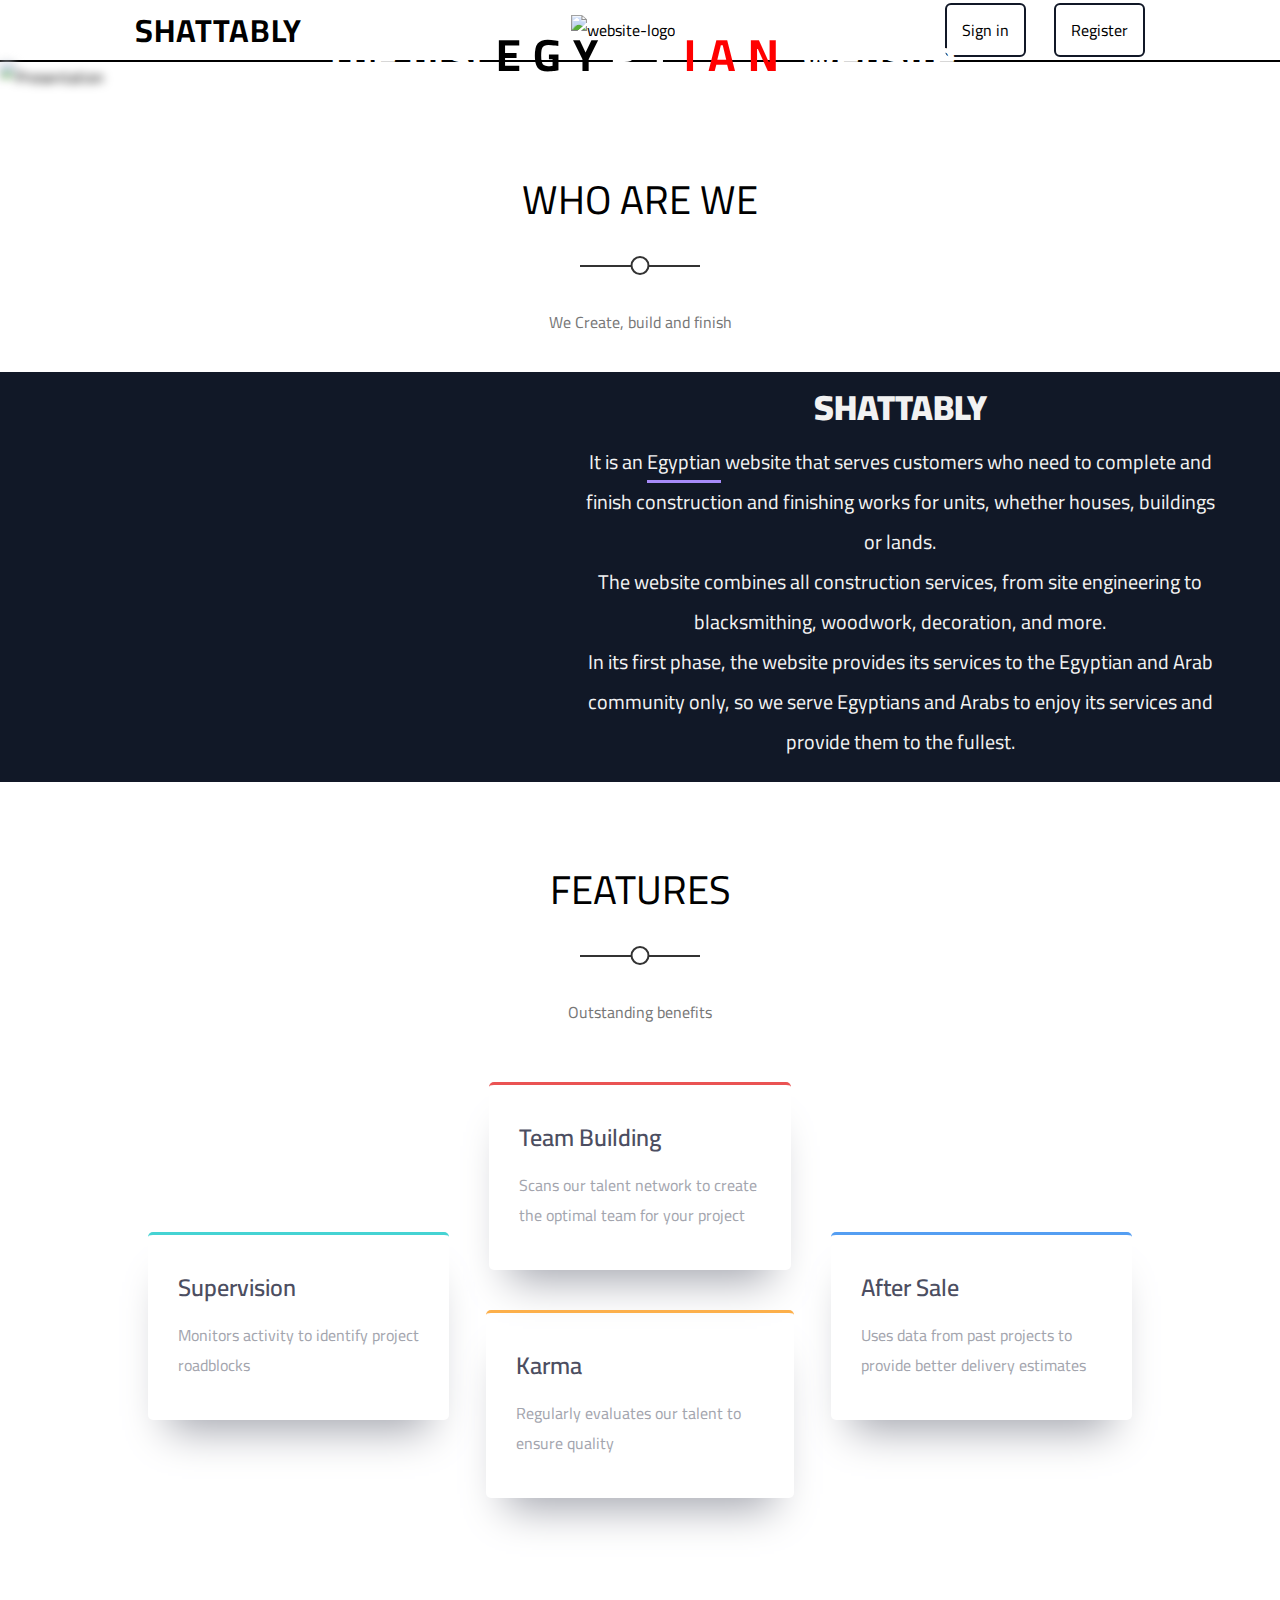
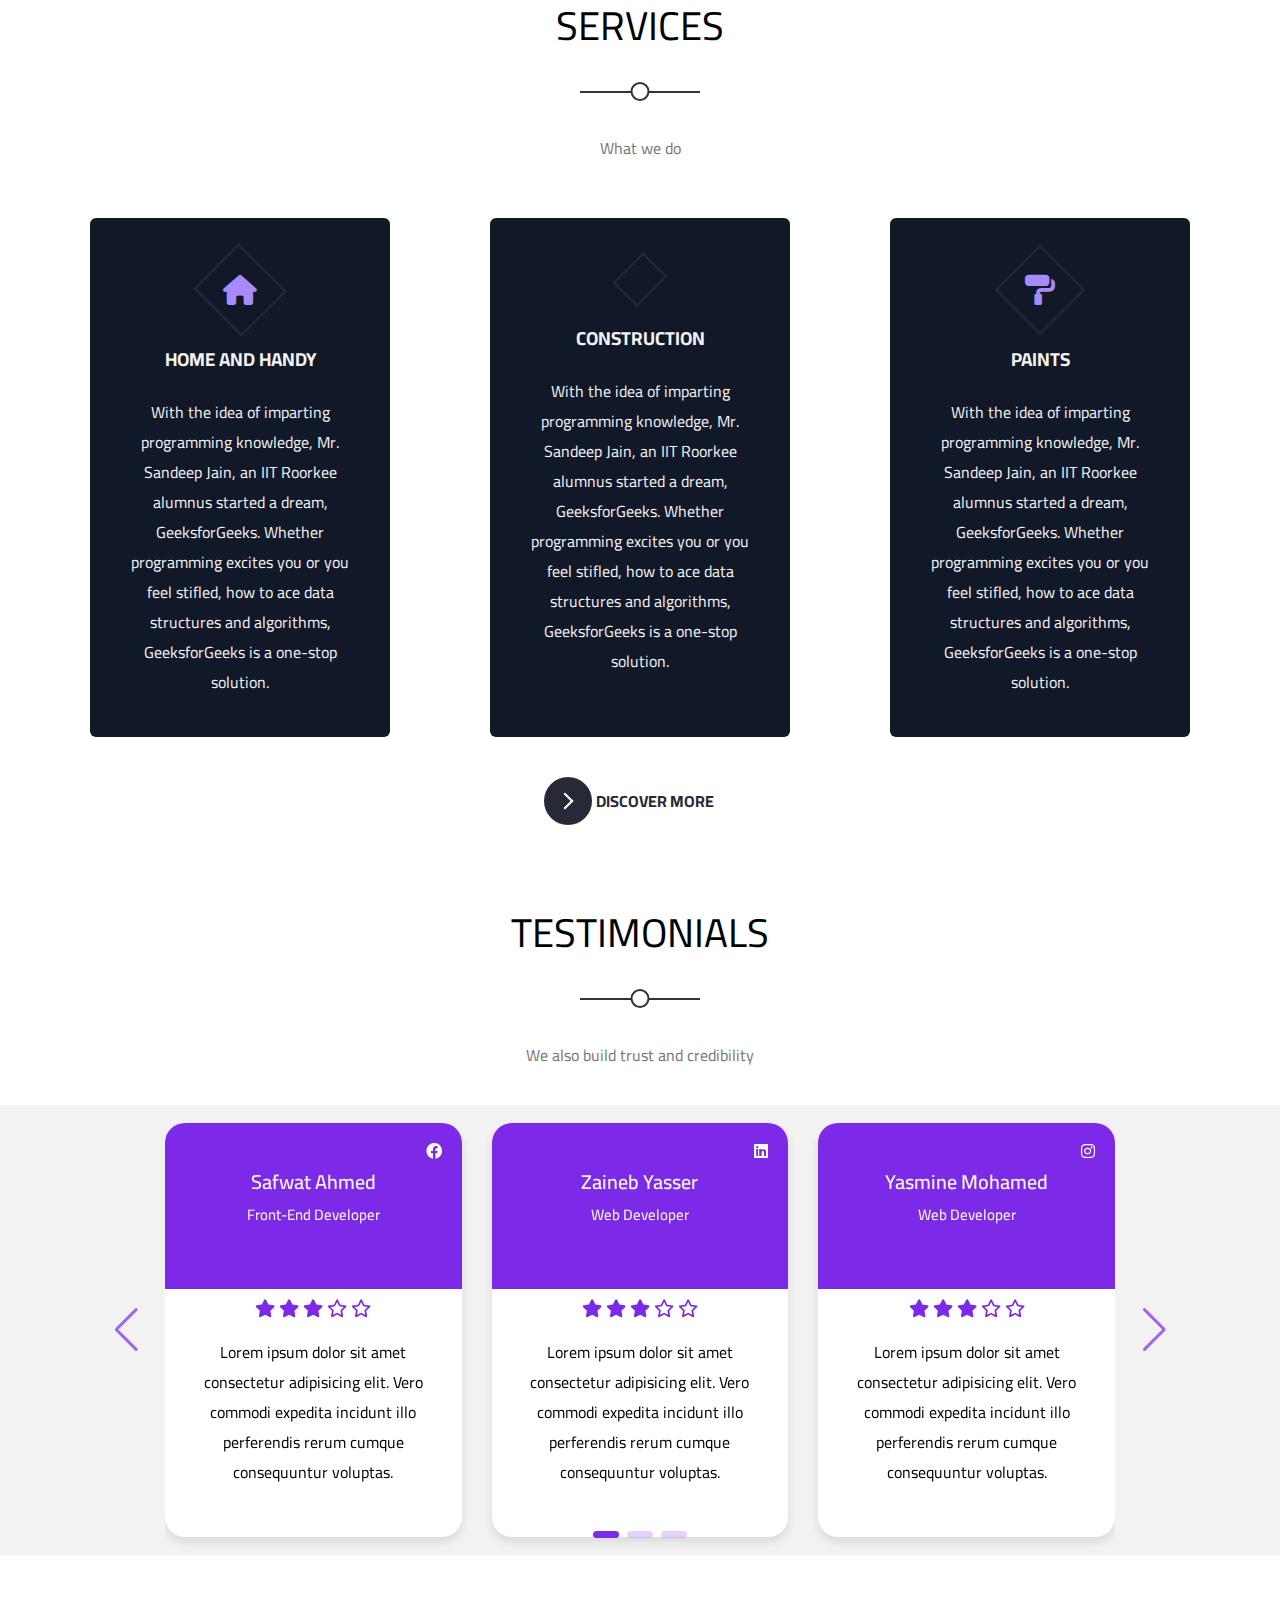
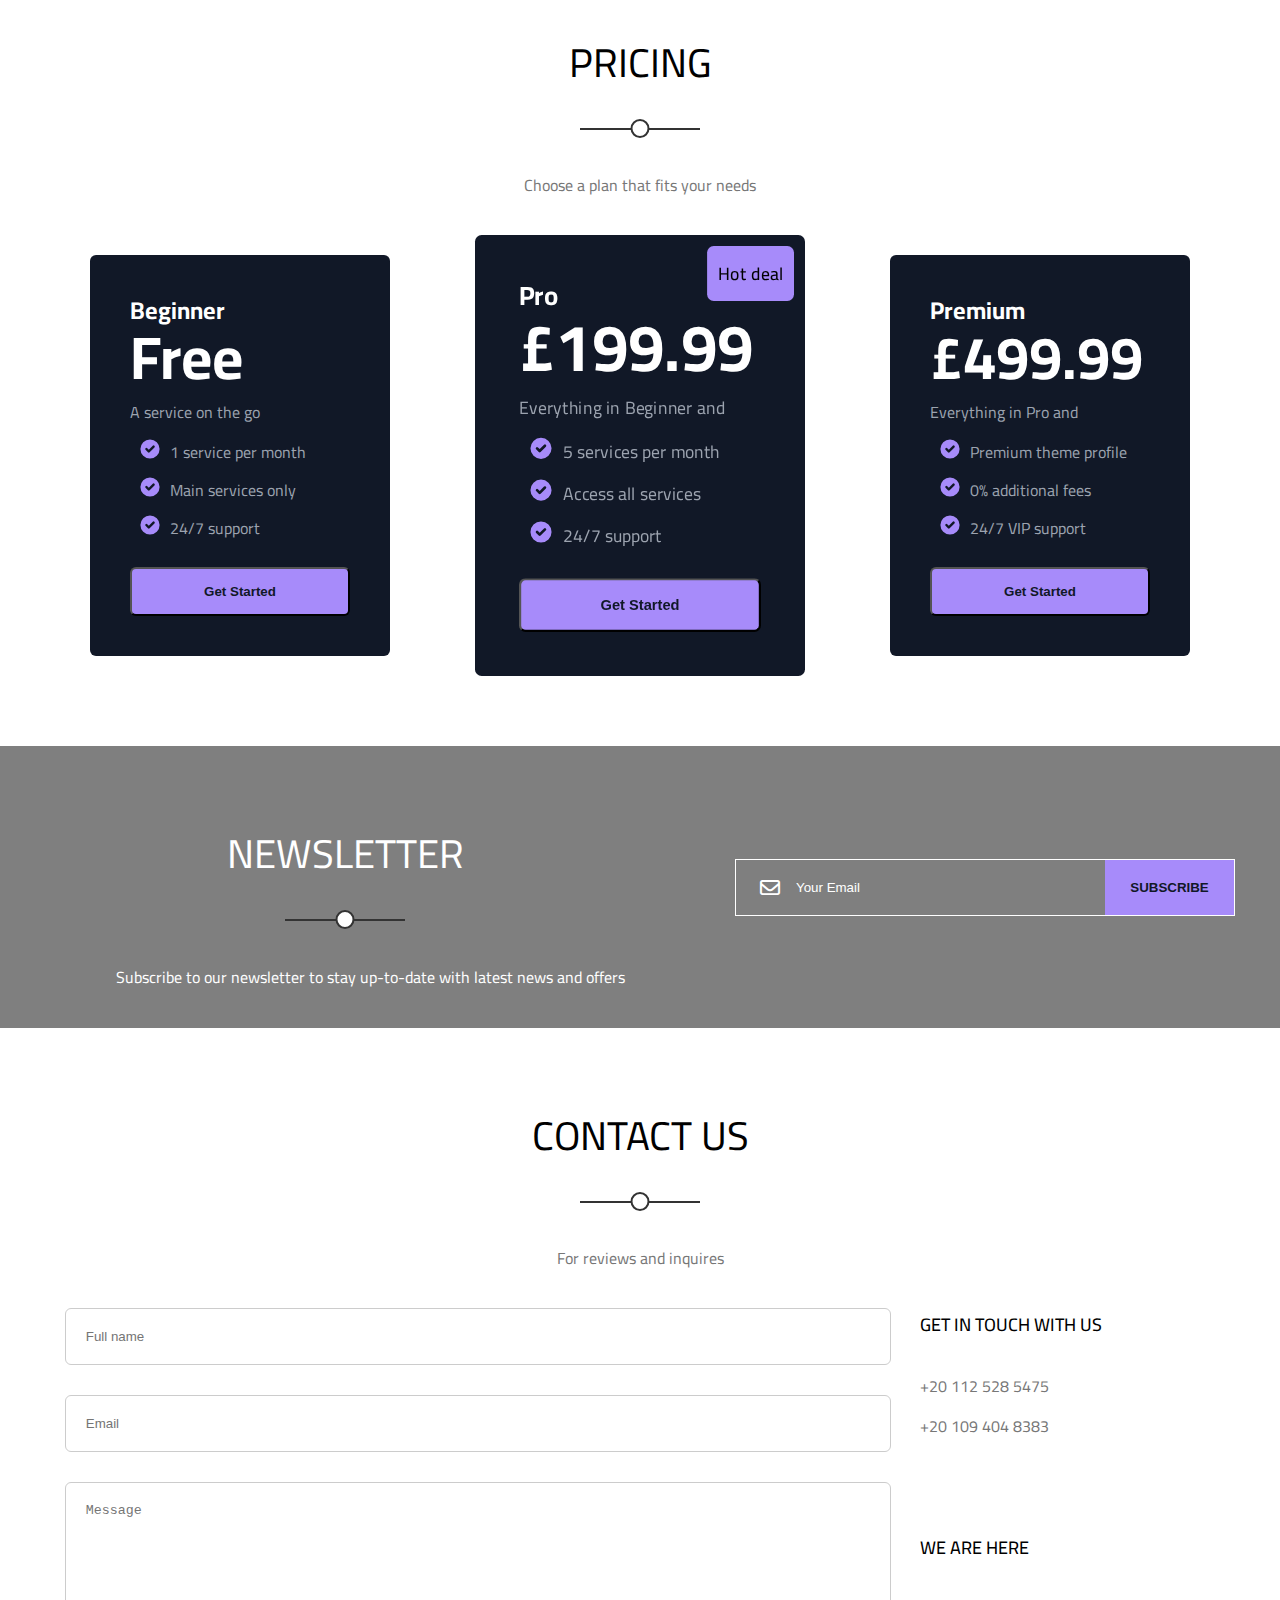
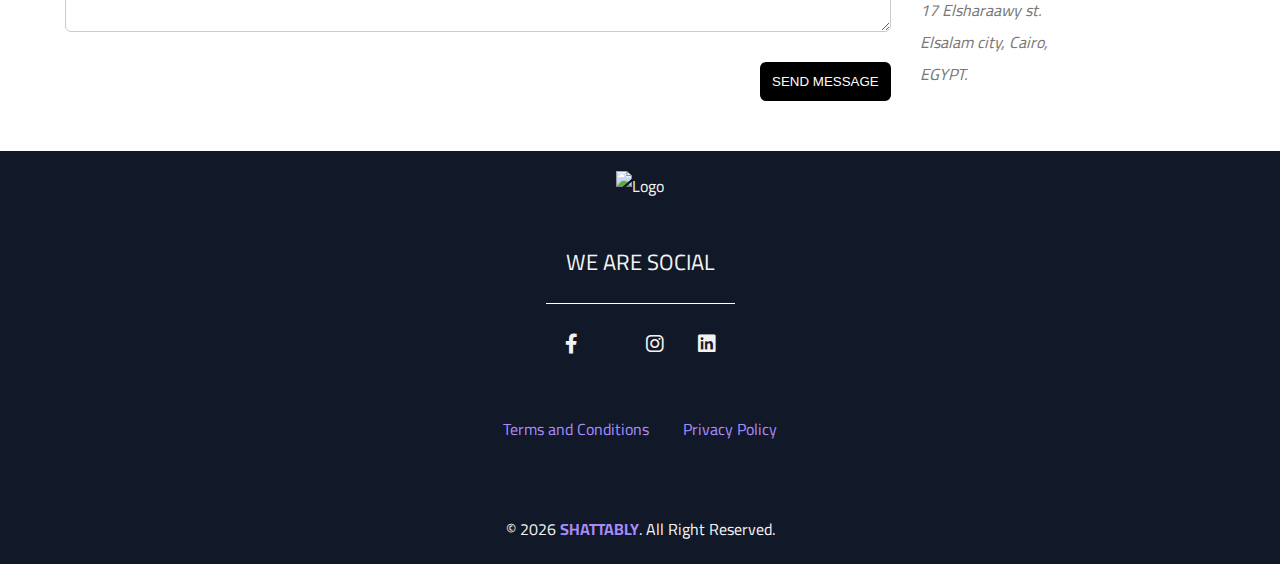
==== commit a79af5d8: "almost done" ====
--- a/index.html
+++ b/index.html
@@ -40,14 +40,18 @@
             <a href="index.html" class="logo">
                 <img src="images/shattablyLogo.svg" alt="website-logo">
             </a>
-            <ul>
-                <li>
-                    <a href="cus-wo-sign-in.html">Sign in</a>
-                </li>
-                <li>
-                    <a href="cus-wo-register.html">Register</a>
-                </li>
-            </ul>
+            <div class="toggle-nav">
+                <!-- <i class="fas fa-bars toggle-menu"></i> -->
+                <ul class="main-form">
+                    <li>
+                        <a href="cus-wo-sign-in.html">Sign in</a>
+                    </li>
+                    <li>
+                        <a href="cus-wo-register.html">Register</a>
+                    </li>
+                </ul>
+            </div>
+
         </div>
     </nav>
     <!-- ===================== END Navigation Bar ===================== -->
@@ -623,7 +627,8 @@
                 <a href="terms.html" class="ter">Terms and Conditions</a>
                 <a href="privacy.html" class="pol">Privacy Policy</a>
             </div>
-            <div class="copyright"> &copy; <span id="date"></span> <a href="index.html">SHATTABLY</a>. All Right Reserved.
+            <div class="copyright"> &copy; <span id="date"></span> <a href="index.html">SHATTABLY</a>. All Right
+                Reserved.
             </div>
         </div>
     </footer>
--- a/css/shattably.css
+++ b/css/shattably.css
@@ -131,29 +131,64 @@
   align-items: center;
   width: 200px;
 }
+/* .toggle-nav .toggle-menu {
+  color: var(--dark-color);
+  font-size: 22px;
+}
+@media (min-width:768px)
+{
+    .toggle-nav .toggle-menu {
+        display: none;
+    }
+}
+.toggle-nav ul {
+     display: flex;
+}
+@media (max-width:767px) {
+  .toggle-nav ul {
+      display: none;
+  }
+  .toggle-nav .toggle-menu:hover + ul {
+      display: flex;
+      flex-direction: column;
+      position: absolute;
+      top: 50px;
+      right: 50px;
+      width: 100px;
+      background-color: var(--dark-color);
+
+  }
+  header nav .toggle-menu:hover + ul li a {
+      padding: 15px;
+      color: #f2f2f2;
+  }
+} */
+
 .nav ul li a {
   padding: 10px 15px;
-  border: 2px solid var(--secondary-color);
+  border: 2px solid var(--dark-color);
   border-radius: var(--border-radius);
   transition: 0.6s;
 }
 .nav ul li a:hover {
-  background-color: var(--secondary-color);
-  color: var(--main-color);
+  background-color: var(--dark-color);
+  color: #f2f2f2;
 }
 
 /* Slideshow */
 
 .slide-show {
   width: 100%;
-  height: 100%;
-  position: relative;
-}
+  position: relative;
+}
+
+/* =========== */
 .slide-show img {
   width: 100%;
   filter: blur(5px);
 }
 .slide-show-text {
+  width: 100%;
   color: var(--main-color);
   position: absolute;
   top: 50%;
@@ -162,8 +197,17 @@
   text-align: center;
   font-size: 30px;
   line-height: 1.5;
-  width: 100%;
-}
+}
+/* Media */
+
+/* Small Screens */
+
+@media (max-width: 768px) {
+  .slide-show .slide-show-text {
+    font-size: 20px;
+  }
+}
+
 .sp {
   /* Set the background color */
   background: linear-gradient(
@@ -907,13 +951,12 @@
   margin: 0 auto;
   transition: 0.9s;
   text-align: center;
-
 }
 footer .container img {
   width: 150px;
   height: 150px;
-    text-align: center;
-
+  text-align: center;
+  margin-top: 20px;
 }
 footer .container > p {
   color: #f2f2f2;
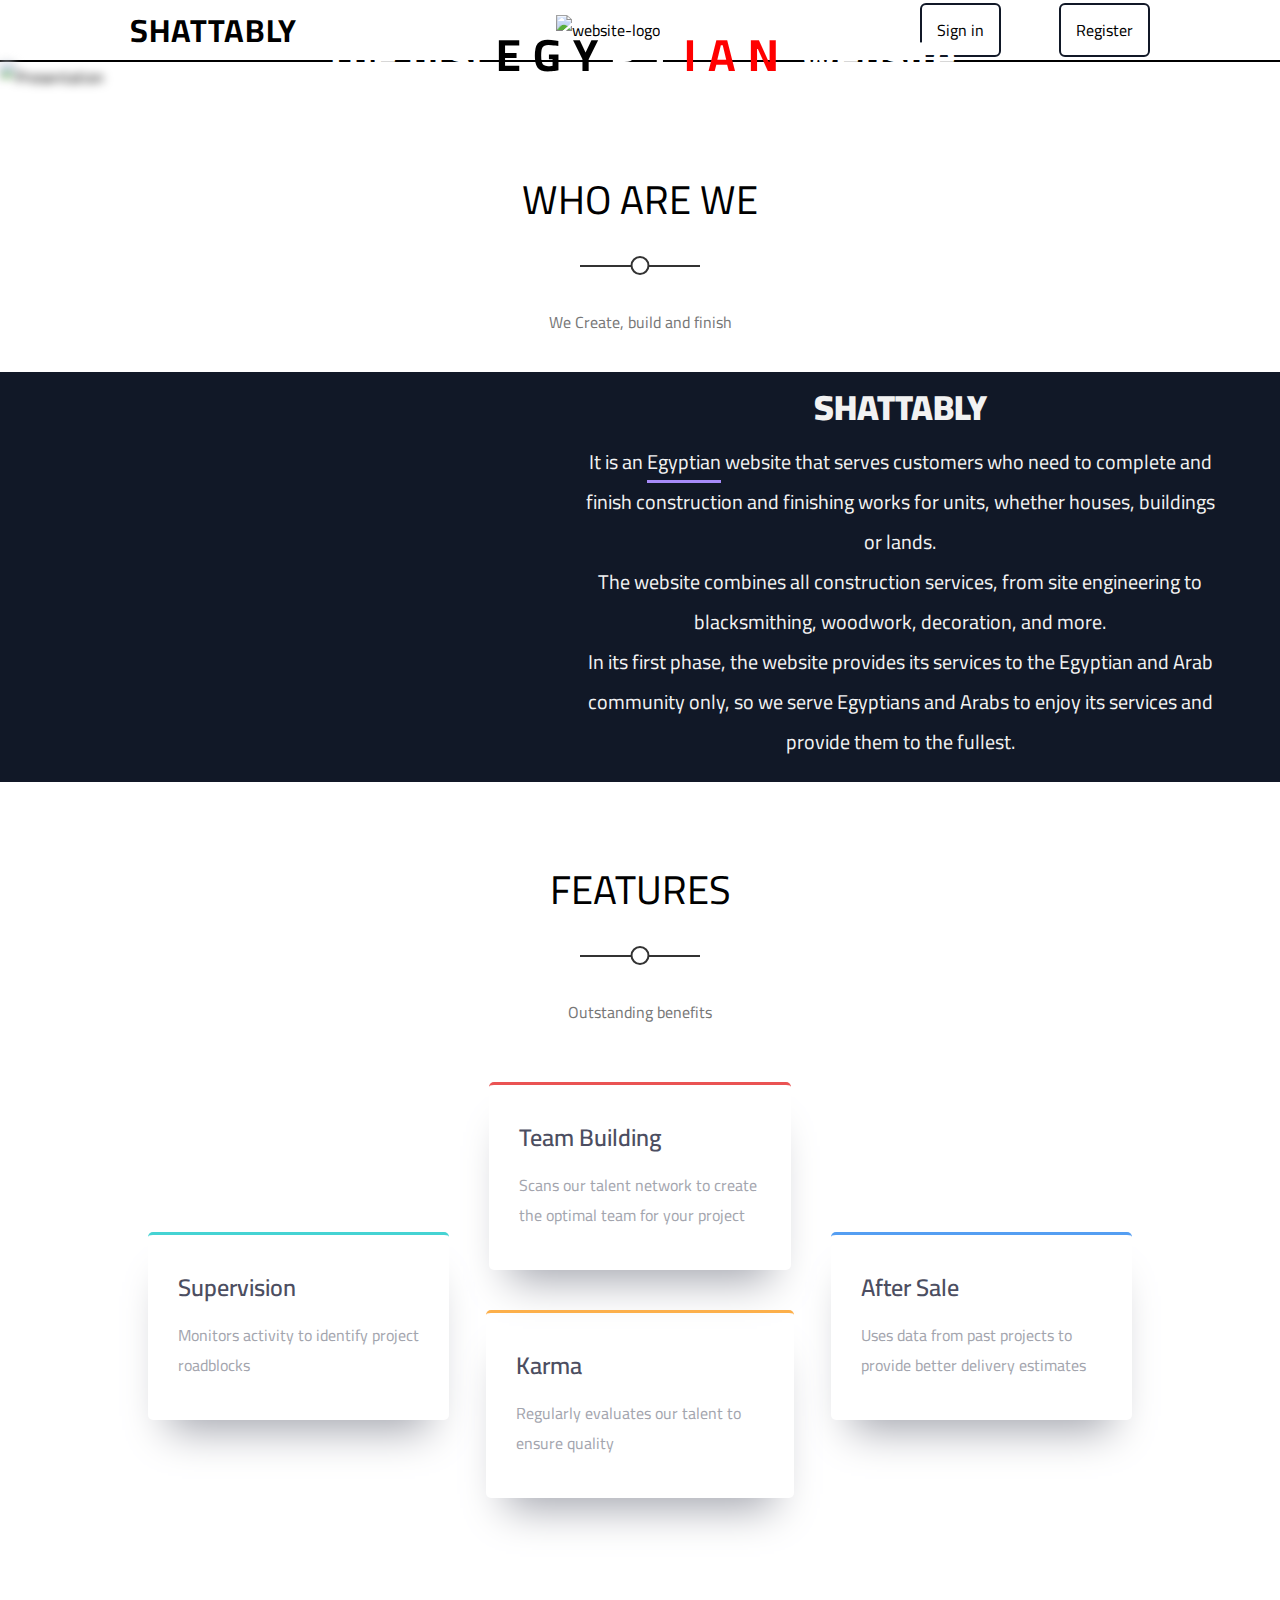
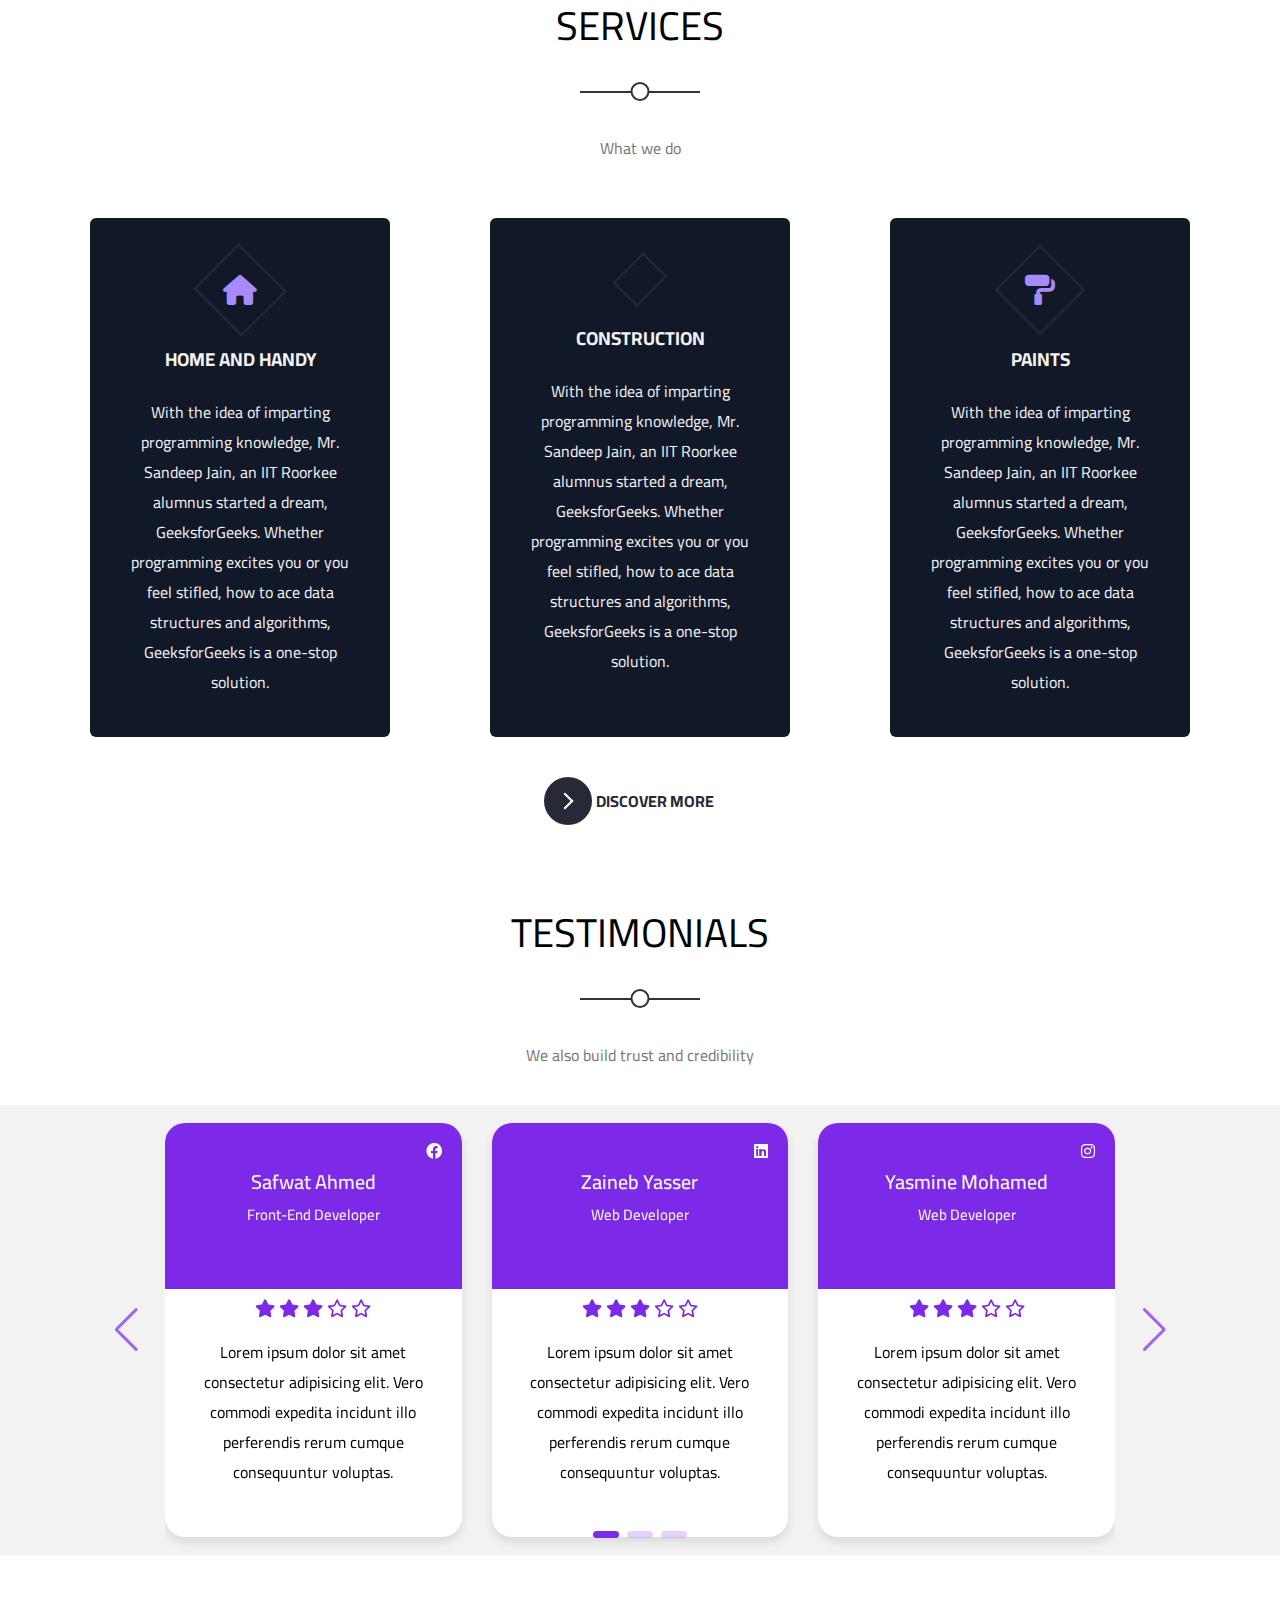
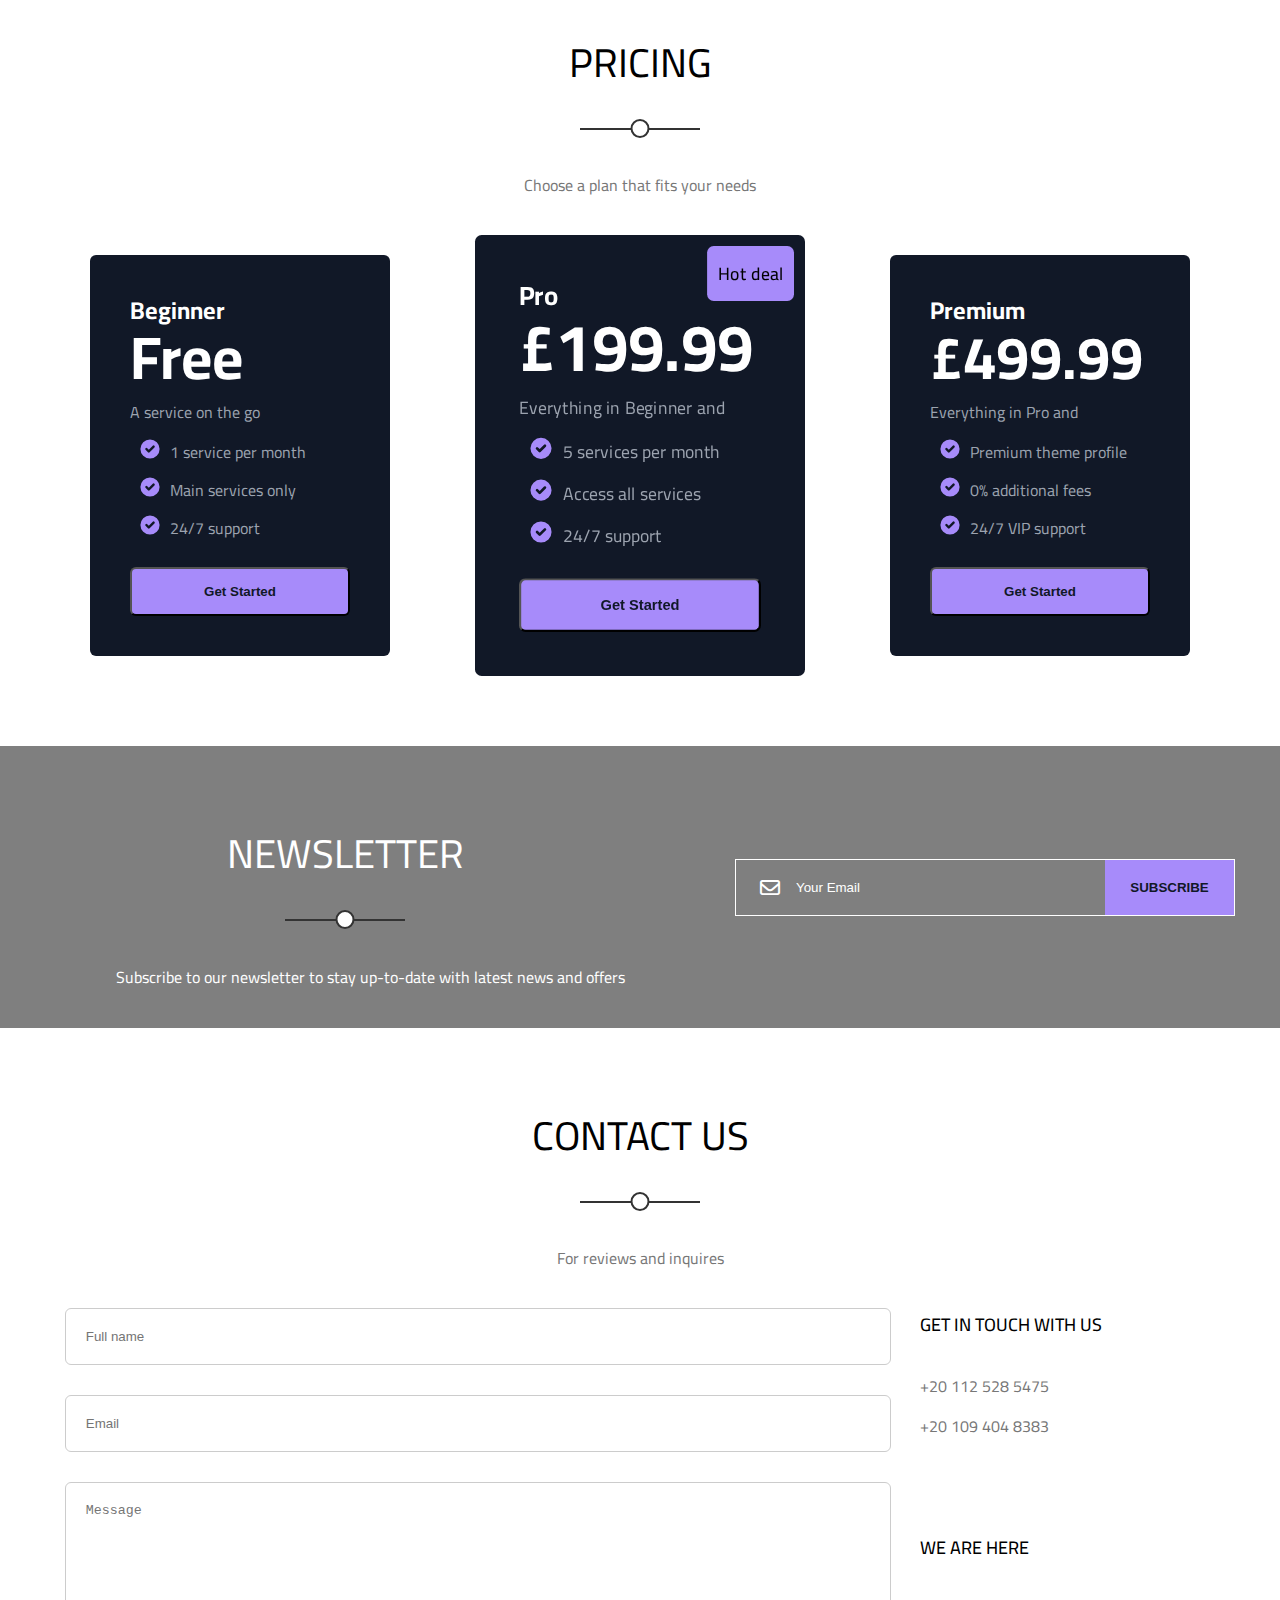
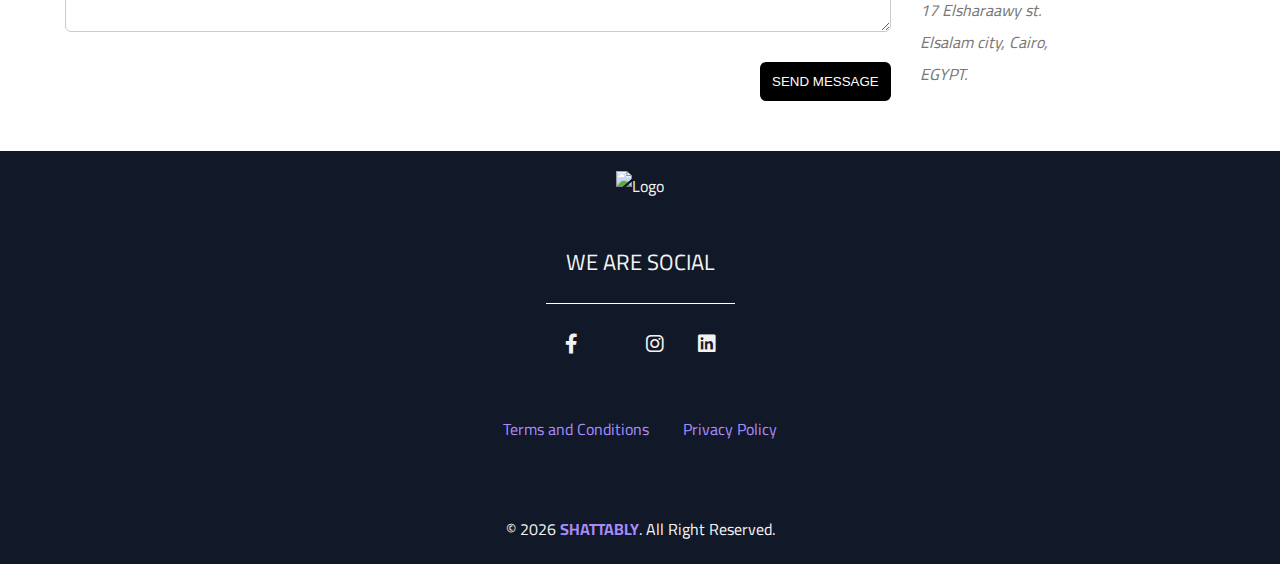
==== commit 07e35981: "almost done2" ====
--- a/index.html
+++ b/index.html
@@ -2,12 +2,12 @@
 <html lang="en">
 
 <!-- ===================== Arabic Language ===================== -->
-<!-- <script type="text/javascript" src="https://cdn.weglot.com/weglot.min.js"></script>
+ <script type="text/javascript" src="https://cdn.weglot.com/weglot.min.js"></script>
 <script>
     Weglot.initialize({
         api_key: 'wg_6c5321196b2403ec28a981605a02560b8'
     });
-</script> -->
+</script>
 <!-- ===================== END Arabic Language ===================== -->
 
 <head>
@@ -610,6 +610,12 @@
         </div>
     </div>
     <!-- ===================== END Contact ===================== -->
+    
+    <!-- ===================== Back To Top Button ===================== -->
+    <button onclick="topFunction()" id="myBtn" title="Back to top">
+        <i class="fa-solid fa-arrow-up"></i>
+    </button>
+    <!-- ===================== END Back To Top Button ===================== -->
 
 
     <!-- ===================== Footer ===================== -->
--- a/css/shattably.css
+++ b/css/shattably.css
@@ -110,6 +110,29 @@
   max-width: 100%;
   color: #777;
 }
+#myBtn {
+  display: none;
+  position: fixed;
+  top: 50%;
+  right: 15px;
+  transform: translateY(-50%);
+  z-index: 99;
+  border: 2px solid var(--dark-violet-color);
+  outline: none;
+  background-color: var(--dark-violet-color);
+  color: var(--dark-color);
+  cursor: pointer;
+  width: 50px;
+  height: 50px;
+  border-radius: 50%;
+}
+#myBtn i {
+  position: relative;
+  transition: 0.4s;
+}
+#myBtn:hover i {
+  bottom: 2px;
+}
 /*  Navigation bar */
 .nav {
   width: 100%;
@@ -129,7 +152,7 @@
   display: flex;
   justify-content: space-between;
   align-items: center;
-  width: 200px;
+  width: 230px;
 }
 /* .toggle-nav .toggle-menu {
   color: var(--dark-color);
@@ -544,7 +567,7 @@
 /* Newsletter */
 .subscribe {
   margin-top: 70px;
-  background-image: url("/images/newsletter1.png");
+  background-image: url("/images/newsletter2.png");
   background-size: cover;
   background-position: center;
   position: relative;
@@ -564,6 +587,7 @@
   display: flex;
   align-items: center;
   justify-content: space-around;
+
 }
 @media (max-width: 991px) {
   .subscribe .container {
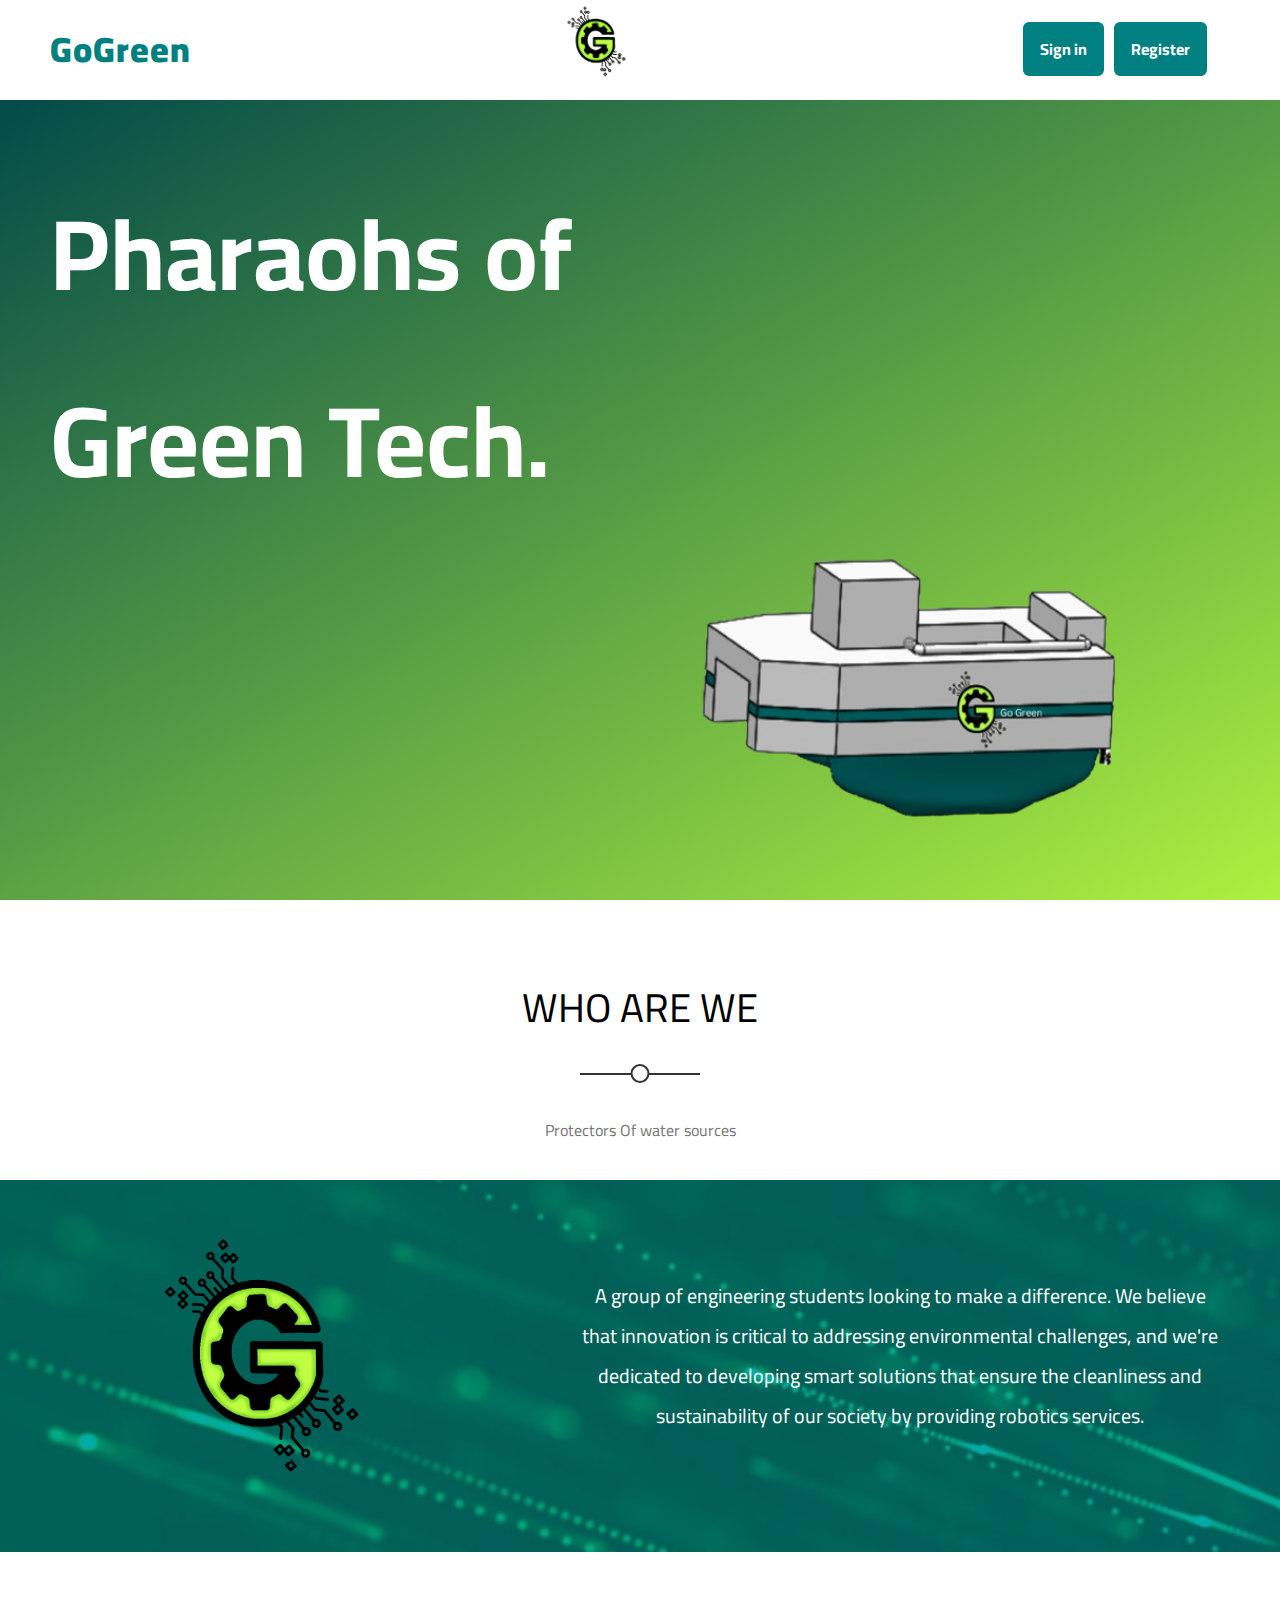
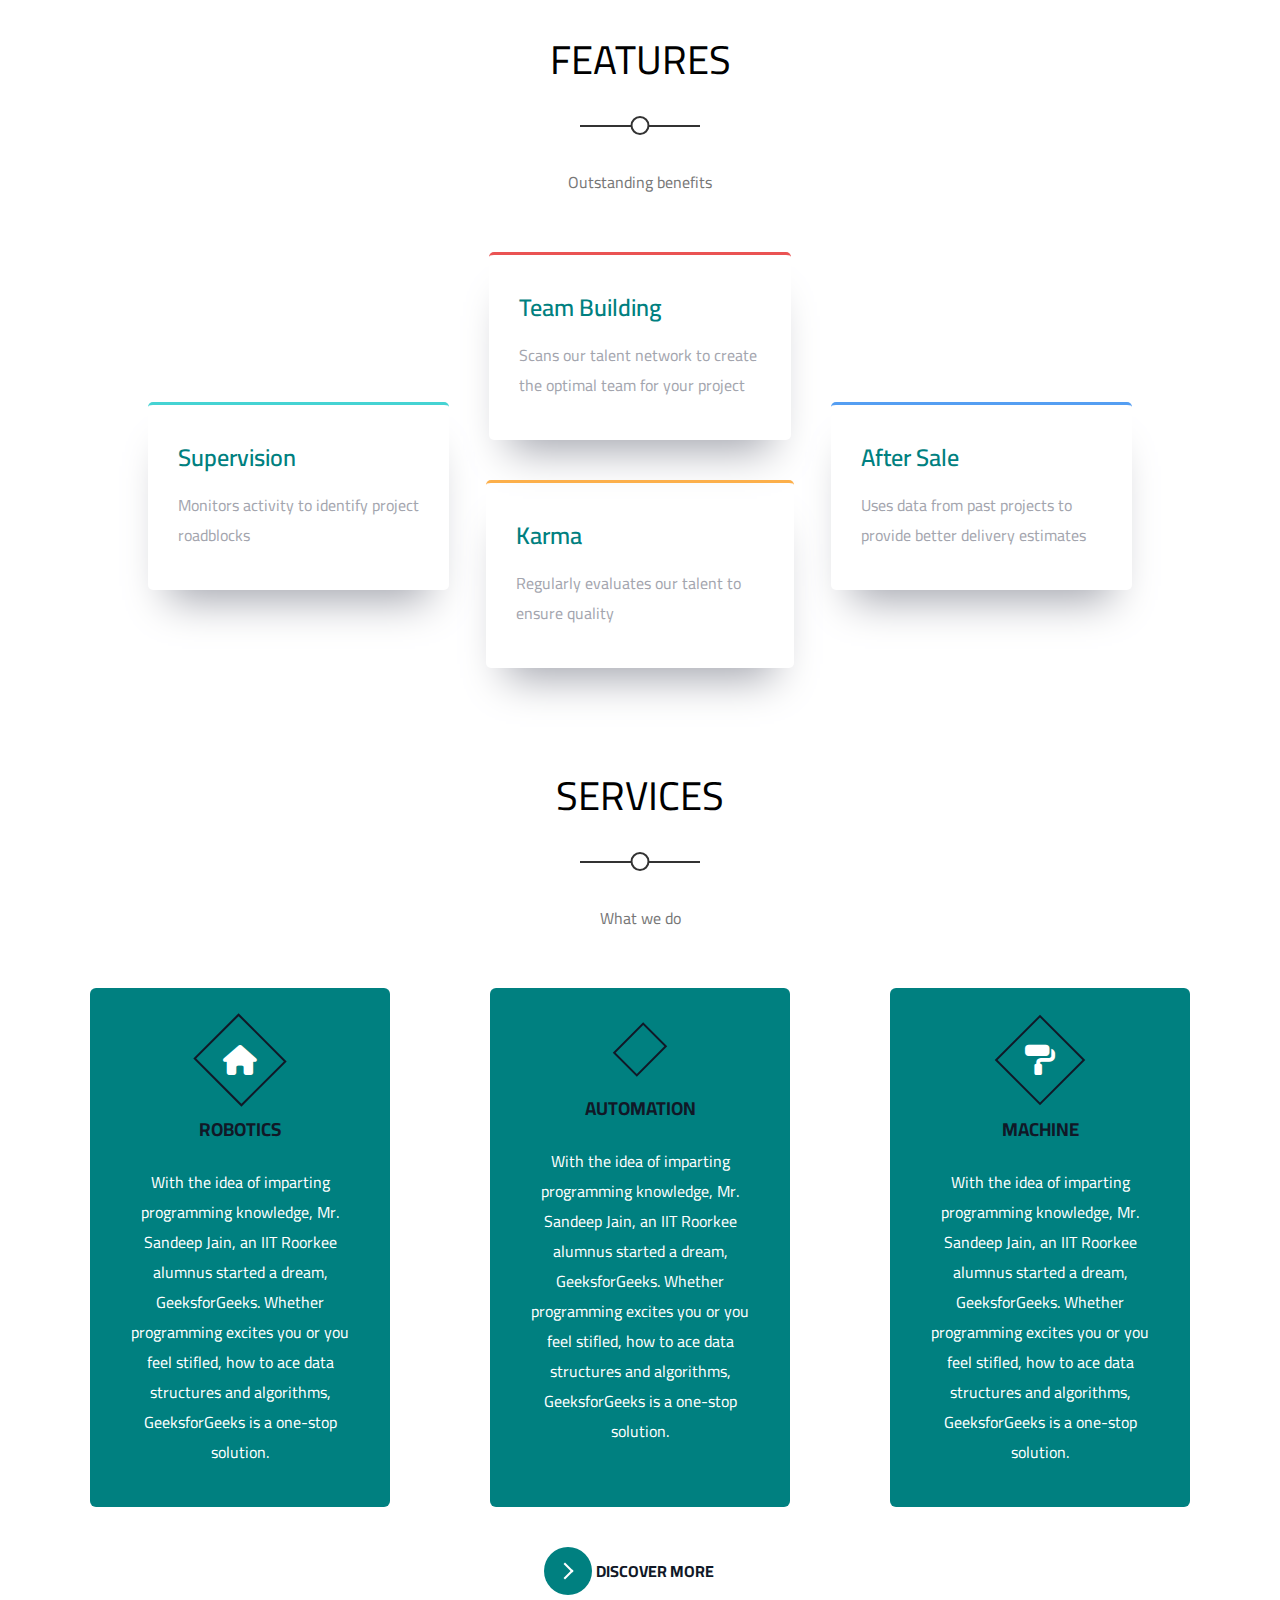
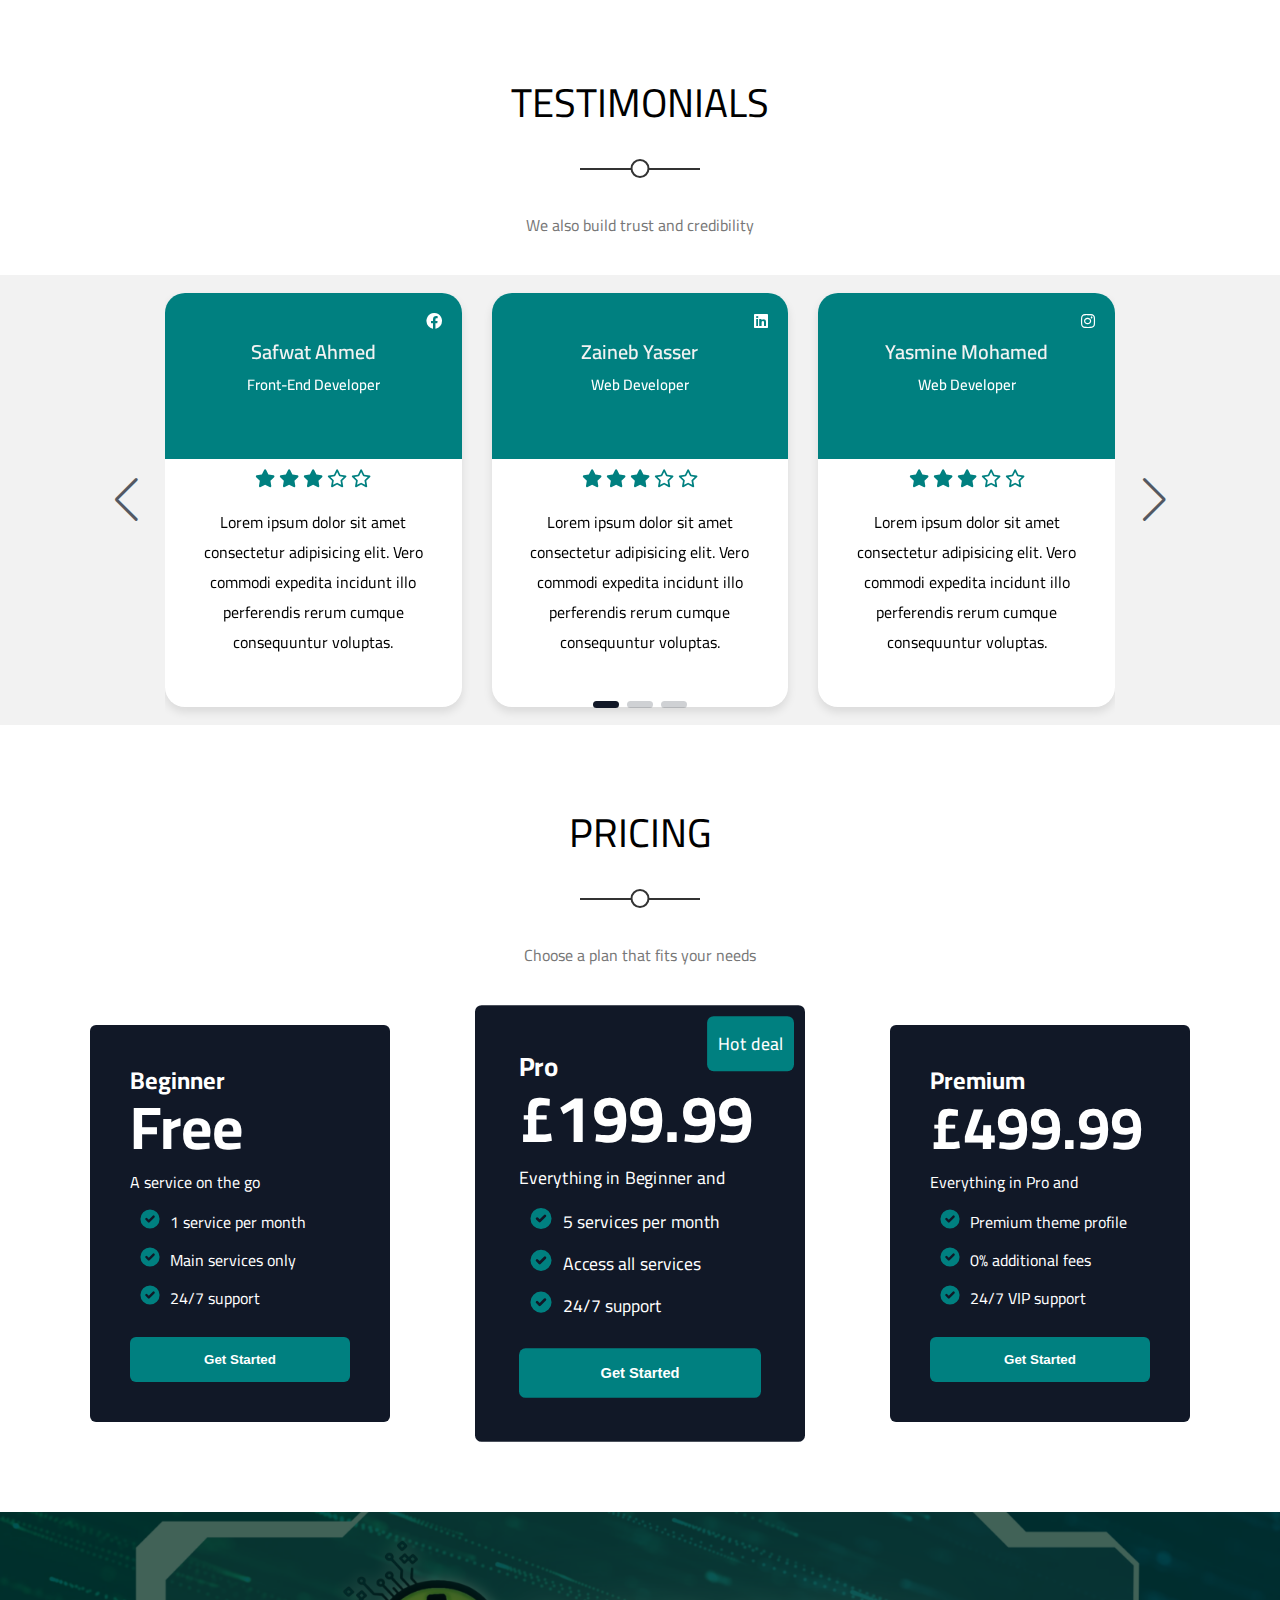
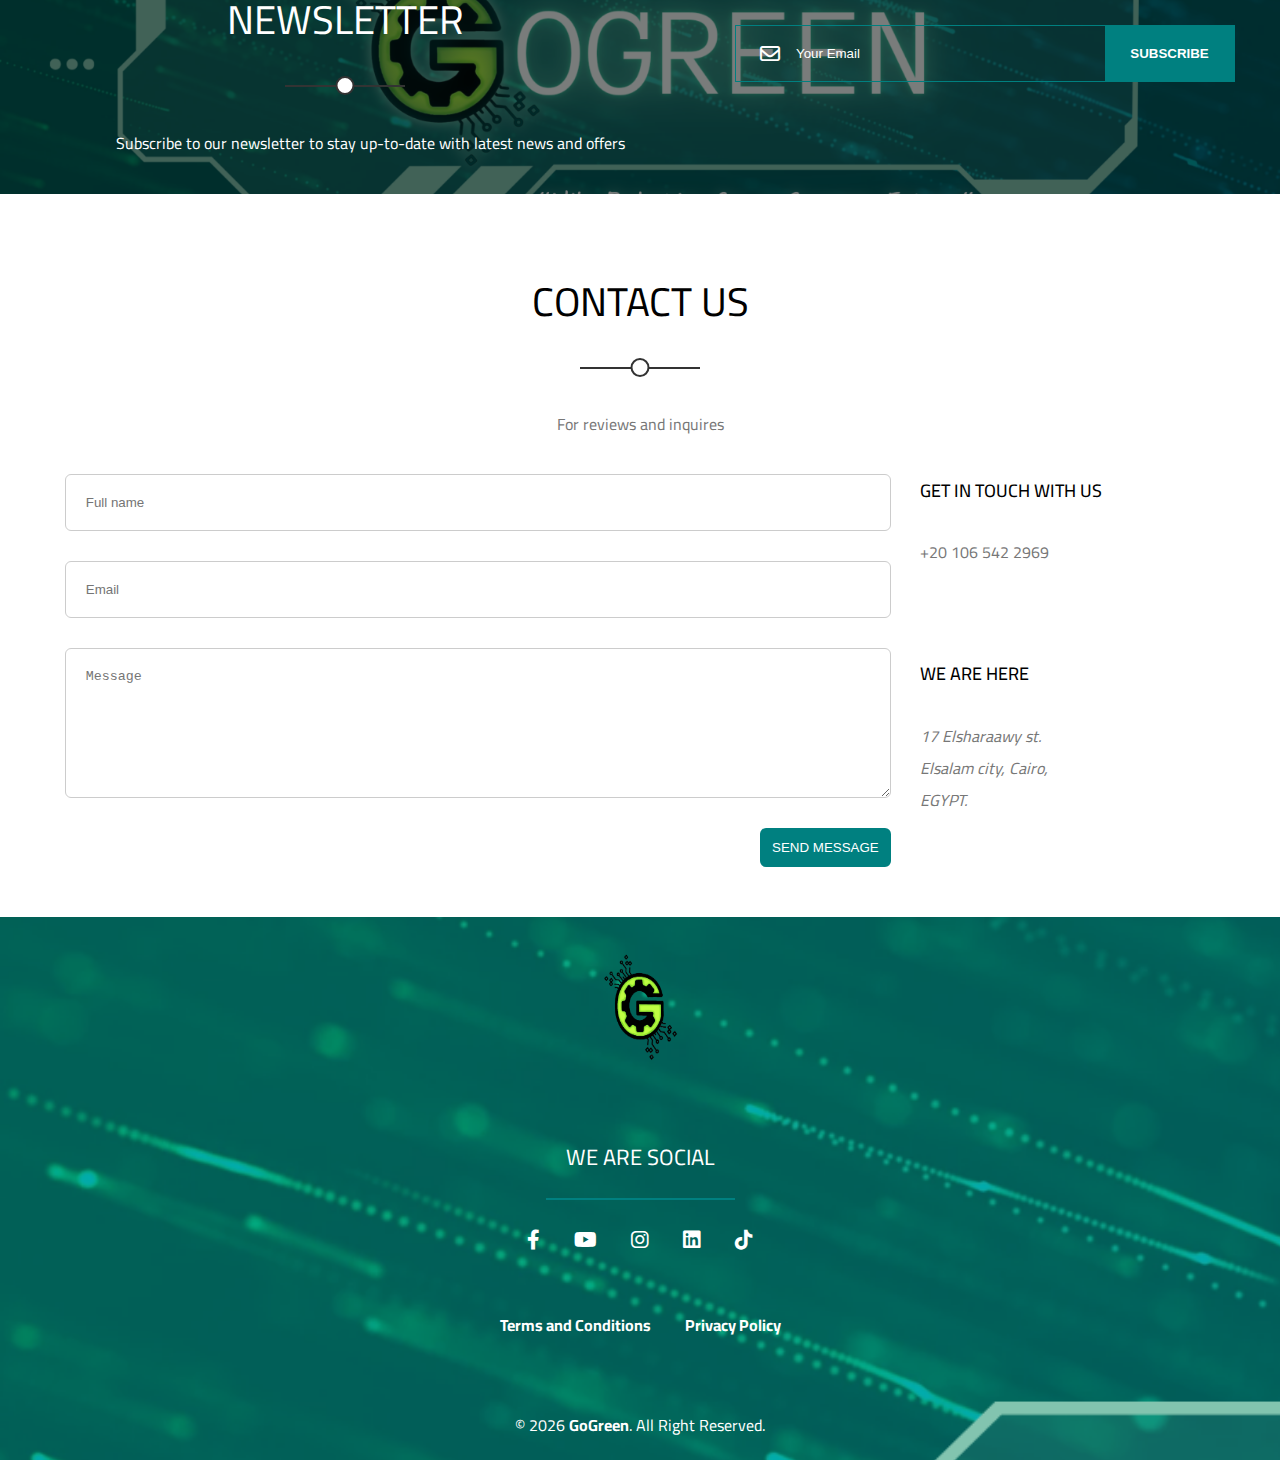
==== commit a76826b1: "Initial commit" ====
--- a/index.html
+++ b/index.html
@@ -1,21 +1,12 @@
 <!DOCTYPE html>
 <html lang="en">
-
-<!-- ===================== Arabic Language ===================== -->
- <script type="text/javascript" src="https://cdn.weglot.com/weglot.min.js"></script>
-<script>
-    Weglot.initialize({
-        api_key: 'wg_6c5321196b2403ec28a981605a02560b8'
-    });
-</script>
-<!-- ===================== END Arabic Language ===================== -->
 
 <head>
     <meta charset="UTF-8">
     <meta name="viewport" content="width=device-width, initial-scale=1.0">
-    <title>Home | SHATTABLY</title>
+    <title>GoGreen</title>
     <!-- Title Icon -->
-    <link rel="icon" type="image/png" href="images/SHATTABLYTitle.svg" />
+    <link rel="icon" type="image/png" href="images/GoGreen-Logo.png" />
     <!-- Render All Elements Normally -->
     <link rel="stylesheet" href="css/Normalize.css">
     <!-- Font Awesome Library -->
@@ -25,8 +16,13 @@
         rel="stylesheet">
     <!-- Swiper's CSS-->
     <link rel="stylesheet" href="https://unpkg.com/swiper/swiper-bundle.min.css" />
+    <!-- Cairo Google Font -->
+    <link rel="preconnect" href="https://fonts.googleapis.com">
+    <link rel="preconnect" href="https://fonts.gstatic.com" crossorigin>
+    <link href="https://fonts.googleapis.com/css2?family=Cairo:wght@200..1000&display=swap" rel="stylesheet">
+
     <!-- Main CSS File -->
-    <link rel="stylesheet" href="css/shattably.css">
+    <link rel="stylesheet" href="css/gogreen.css">
 </head>
 
 <body>
@@ -35,60 +31,51 @@
     <nav class="navigation">
         <div class="nav">
             <h1>
-                <a href="index.html">SHATTABLY</a>
+                <a href="index.html" class="website-name">GoGreen</a>
             </h1>
             <a href="index.html" class="logo">
-                <img src="images/shattablyLogo.svg" alt="website-logo">
+                <img src="images/GoGreen-Logo.png" alt="website-logo">
             </a>
-            <div class="toggle-nav">
-                <!-- <i class="fas fa-bars toggle-menu"></i> -->
-                <ul class="main-form">
-                    <li>
-                        <a href="cus-wo-sign-in.html">Sign in</a>
-                    </li>
-                    <li>
-                        <a href="cus-wo-register.html">Register</a>
-                    </li>
-                </ul>
-            </div>
-
+            <ul class="main-form">
+                <li>
+                    <a href="sign-in.html">Sign in</a>
+                </li>
+                <li>
+                    <a href="register.html">Register</a>
+                </li>
+            </ul>
+        </div>
         </div>
     </nav>
     <!-- ===================== END Navigation Bar ===================== -->
 
-    <!-- ===================== Slideshow ===================== -->
-    <div class="slide-show">
-        <img src="images/wallcovering_tools.jpg" alt="Presentation" draggable="false">
-        <div class="slide-show-text">
-            <h2>The first <span class="sp">EGYPTIAN</span> website</h2>
-            <p>For Local services and public utilities</p>
-        </div>
-    </div>
-    <!-- ===================== END Slideshow ===================== -->
+    <!-- ===================== Landing ===================== -->
+    <div class="landing">
+        <div class="landing-container">
+            <div class="landing-text">
+                <h1>Pharaohs of Green Tech.</h1>
+            </div>
+            <div class="landing-image">
+                <img src="images/landing-image.png" alt="">
+            </div>
+        </div>
+    </div>
+    <!-- ===================== END Landing ===================== -->
 
     <!-- ===================== Brief ===================== -->
     <div class="categories">
         <div class="main-heading">
             <h2>Who are we</h2>
-            <p> We Create, build and finish</p>
+            <p>Protectors Of water sources</p>
         </div>
         <div class="brief-container">
-            <img src="images/all-services2.svg" alt="">
+            <img src="images/GoGreen-Logo.png" alt="">
             <p class="brief">
-                <span class="website">SHATTABLY</span> <br>
-                It is an <span class="egy">Egyptian</span> website that serves customers who need to complete and finish
-                construction and finishing
-                works for units, whether houses, buildings or lands.
-                <br>
-                The website combines all construction services, from site engineering to blacksmithing, woodwork,
-                decoration, and more.
-                <br>
-                In its first phase, the website provides its services to the Egyptian and Arab community only, so we
-                serve
-                Egyptians and Arabs to enjoy its services and provide them to the fullest.
+                A group of engineering students looking to make a difference. We believe that innovation is
+                critical to addressing environmental challenges, and we're dedicated to developing smart solutions
+                that ensure the cleanliness and sustainability of our society by providing robotics services.
             </p>
         </div>
-
     </div>
     <!-- ===================== END Brief ===================== -->
 
@@ -137,27 +124,12 @@
             <h2>Services</h2>
             <p> What we do </p>
         </div>
-        <!-- <div class="srv">
-            <div class="srv1">
-                <img src="images/eng1.jpg" alt="srv1">
-            </div>
-            <div class="srv2">
-                <img src="images/carpenter1.jpg" alt="srv2">
-            </div>
-            <div class="srv3">
-                <img src="images/bs1.jpg" alt="srv3">
-            </div>
-            <div class="srv4">
-                <img src="images/paint2.jpg" alt="srv4">
-            </div>
-        </div> -->
-
         <div class="services-container">
             <div class="service-card">
                 <div class="icon-container">
                     <i class="fa-solid fa-home"></i>
                 </div>
-                <h3>Home and handy</h3>
+                <h3>Robotics</h3>
                 <p>
                     With the idea of imparting programming
                     knowledge, Mr. Sandeep Jain, an IIT
@@ -172,7 +144,7 @@
                 <div class="icon-container">
                     <i class="fa-solid fa-person-digging"></i>
                 </div>
-                <h3>Construction</h3>
+                <h3>Automation</h3>
                 <p>
                     With the idea of imparting programming
                     knowledge, Mr. Sandeep Jain, an IIT
@@ -187,7 +159,7 @@
                 <div class="icon-container">
                     <i class="fa-solid fa-paint-roller"></i>
                 </div>
-                <h3>Paints</h3>
+                <h3>Machine</h3>
                 <p>
                     With the idea of imparting programming
                     knowledge, Mr. Sandeep Jain, an IIT
@@ -601,8 +573,7 @@
                 </form>
                 <div class="info">
                     <h4>Get in touch with us</h4>
-                    <span class="phone">+20 112 528 5475</span>
-                    <span class="phone">+20 109 404 8383</span>
+                    <span class="phone">+20 106 542 2969</span>
                     <h4>We are here</h4>
                     <address> 17 Elsharaawy st. <br />Elsalam city, Cairo, <br />EGYPT.</address>
                 </div>
@@ -610,7 +581,7 @@
         </div>
     </div>
     <!-- ===================== END Contact ===================== -->
-    
+
     <!-- ===================== Back To Top Button ===================== -->
     <button onclick="topFunction()" id="myBtn" title="Back to top">
         <i class="fa-solid fa-arrow-up"></i>
@@ -621,20 +592,30 @@
     <!-- ===================== Footer ===================== -->
     <footer>
         <div class="container">
-            <img src="images/SHATTABLYwhite.png" alt="Logo" />
+            <img src="images/GoGreen-Logo.png" alt="Logo" />
             <p>We are social</p>
             <div class="social-icons">
-                <i class="fab fa-facebook-f"></i>
-                <i class="fa-brands fa-x-twitter"></i>
-                <i class="fab fa-instagram"></i>
-                <i class="fab fa-linkedin"></i>
+                <a href="https://www.facebook.com/osamamoksallam?mibextid=ZbWKwL" target="_blank">
+                    <i class="fab fa-facebook-f" id="facebook"></i>
+                </a>
+                <a href="https://youtube.com/@gogreen_.e?si=nLSTmVXzvl1S7xCg" target="_blank">
+                    <i class="fa-brands fa-youtube" id="twitter"></i>
+                </a>
+                <a href="https://www.instagram.com/gogreen_.e/" target="_blank">
+                    <i class="fab fa-instagram" id="instagram"></i>
+                </a>
+                <a href="https://www.linkedin.com/company/gogreenco" target="_blank">
+                    <i class="fab fa-linkedin" id="linkedin"></i>
+                </a>
+                <a href="https://www.tiktok.com/@gogreen_.e?_t=8pPiePRlbUX&_r=1" target="_blank">
+                    <i class="fab fa-tiktok" id="tiktok"></i>
+                </a>
             </div>
             <div class="policy">
                 <a href="terms.html" class="ter">Terms and Conditions</a>
                 <a href="privacy.html" class="pol">Privacy Policy</a>
             </div>
-            <div class="copyright"> &copy; <span id="date"></span> <a href="index.html">SHATTABLY</a>. All Right
-                Reserved.
+            <div class="copyright"> &copy; <span id="date"></span> <a href="index.html">GoGreen</a>. All Right Reserved.
             </div>
         </div>
     </footer>
@@ -649,7 +630,9 @@
 
 
     <!-- ===================== JS Files ===================== -->
+    <!-- Main Js file -->
     <script src="script.js"></script>
+    <!-- Font Awesome -->
     <script src="https://kit.fontawesome.com/bab5d0d7f7.js" crossorigin="anonymous"></script>
     <script src="https://unpkg.com/swiper/swiper-bundle.min.js"></script>
     <script>
--- a/css/gogreen.css
+++ b/css/gogreen.css
@@ -0,0 +1,1139 @@
+/* === Google Font Import - Poppins === */
+@import url("https://fonts.googleapis.com/css2?family=Poppins:wght@300;400;500;600;700&display=swap");
+
+/* Variables */
+:root {
+  --main-color: #008080;
+  --secondary-color: #ffffff;
+  --border-radius: 6px;
+  --red: hsl(0, 78%, 62%);
+  --cyan: hsl(180, 62%, 55%);
+  --orange: hsl(34, 97%, 64%);
+  --blue: hsl(212, 86%, 64%);
+  --varyDarkBlue: hsl(234, 12%, 34%);
+  --grayishBlue: hsl(229, 6%, 66%);
+  --veryLightGray: hsl(0, 0%, 98%);
+  --dark-color: #111827;
+  --dark-violet-color: #a78bfa;
+  --light-violet-color: #7d2ae8;
+  --weight1: 200;
+  --weight2: 400;
+  --weight3: 600;
+}
+
+/* Global Rules */
+* {
+  -webkit-box-sizing: border-box;
+  box-sizing: border-box;
+  -o-box-sizing: border-box;
+  -moz-box-sizing: border-box;
+  padding: 0;
+  margin: 0;
+}
+html {
+  scroll-behavior: smooth;
+}
+body {
+  font-family: "Cairo";
+}
+ul {
+  list-style: none;
+}
+a {
+  text-decoration: none;
+  color: var(--secondary-color);
+  display: inline-block;
+}
+/* Media */
+
+/* Small Screens */
+
+/* @media (min-width: 768px) {
+  .container {
+    width: 750px;
+  }
+} */
+
+/* Medium Screens */
+
+/* @media (min-width: 992px) {
+  .container {
+    width: 970px;
+  }
+} */
+
+/* Large Screens */
+
+/* @media (min-width: 1200px) {
+  .container {
+    width: 1170px;
+  }
+} */
+
+/* Components */
+.main-heading {
+  text-align: center;
+}
+.main-heading h2 {
+  font-weight: normal;
+  font-size: 40px;
+  position: relative;
+  margin-bottom: 70px;
+  margin-top: 70px;
+  text-transform: uppercase;
+}
+.main-heading h2::before {
+  content: "";
+  position: absolute;
+  left: 50%;
+  transform: translateX(-50%);
+  height: 2px;
+  background-color: #333;
+  bottom: -30px;
+  width: 120px;
+}
+.main-heading h2::after {
+  content: "";
+  position: absolute;
+  left: 50%;
+  transform: translateX(-50%);
+  width: 15px;
+  height: 15px;
+  border-radius: 50%;
+  border: 2px solid #333;
+  bottom: -38px;
+  background-color: white;
+}
+.main-heading p {
+  width: 550px;
+  margin: 0 auto 35px;
+  max-width: 100%;
+  color: #777;
+}
+#myBtn {
+  display: none;
+  position: fixed;
+  /* top: 50%; */
+  bottom: 20px;
+  right: 15px;
+  transform: translateY(-50%);
+  z-index: 99;
+  border: 2px solid var(--main-color);
+  outline: none;
+  background-color: var(--main-color);
+  color: var(--secondary-color);
+  cursor: pointer;
+  width: 50px;
+  height: 50px;
+  border-radius: 50%;
+}
+#myBtn i {
+  position: relative;
+  transition: 0.4s;
+}
+#myBtn:hover i {
+  bottom: 2px;
+}
+/*  Navigation bar */
+.nav {
+  width: 100%;
+  display: flex;
+  justify-content: space-between;
+  align-items: center;
+  border-bottom: 2px solid var(--secondary-color);
+  color: var(--main-color);
+  height: 100px;
+  padding-inline: 50px;
+}
+.nav h1 a {
+  letter-spacing: 1px;
+  transition: 0.6s;
+  color: var(--main-color);
+  font-size: 35px;
+  font-weight: 900;
+}
+.nav .logo img {
+  width: 120px;
+}
+.nav ul {
+  display: flex;
+  justify-content: center;
+  align-items: center;
+  width: 230px;
+  gap: 10px;
+}
+
+.nav ul li a {
+  padding: 10px 15px;
+  border: 2px solid var(--main-color);
+  border-radius: var(--border-radius);
+  transition: 0.6s;
+  color: var(--secondary-color);
+  background-color: var(--main-color);
+  font-weight: bolder;
+}
+.nav ul li a:hover {
+  background-color: var(--secondary-color);
+  color: var(--main-color);
+  border: 2px solid var(--main-color);
+}
+/* Slideshow */
+
+.landing-container {
+  width: 100%;
+  height: calc(100vh - 100px);
+  color: white;
+  padding-inline: 50px;
+  display: flex;
+  justify-content: space-around;
+  align-items: flex-start;
+  background-image: url("../images/landing-cover.svg");
+  background-size: cover;
+}
+.landing-text {
+  /* font-family: MV boli; */
+  margin-top: 60px;
+}
+.landing-text h1 {
+  font-size: 100px;
+}
+.landing-container .landing-image {
+  align-self: flex-end;
+}
+.landing-container .landing-image img {
+  width: 600px;
+  height: 400px;
+}
+
+/* Media */
+
+/* Small Screens */
+
+@media (max-width: 768px) {
+  .slide-show .slide-show-text {
+    font-size: 20px;
+  }
+}
+
+/* Brief */
+.brief-container {
+  /* background-color: var(--main-color); */
+  background-image: url("../images/landing-background.png");
+  color: var(--secondary-color);
+  display: flex;
+  flex-wrap: wrap;
+  justify-content: space-around;
+  align-items: center;
+}
+.brief-container img {
+  /* background-color: var(--dark-color); */
+  /* border-radius: var(--border-radius); */
+  width: 400px;
+  margin: 20px 0;
+  border-radius: 5px;
+}
+.brief {
+  width: 50%;
+  text-align: center;
+  font-size: 20px;
+  line-height: 2;
+  margin-bottom: 20px;
+}
+.brief .website {
+  font-weight: 900;
+  font-size: 35px;
+}
+.brief .egy {
+  border-bottom: 3px solid var(--dark-violet-color);
+}
+/* END Brief */
+
+/* Features */
+.features-content {
+  width: 80%;
+  margin: 0 auto;
+}
+
+.box p {
+  color: var(--grayishBlue);
+  margin: 10px 0;
+}
+
+.box {
+  border-radius: 5px;
+  box-shadow: 0px 30px 40px -20px var(--grayishBlue);
+  padding: 30px;
+  margin: 20px;
+  transition: 0.6s;
+}
+.box:hover {
+  transform: scale(1.05);
+}
+
+.box img {
+  float: right;
+}
+
+@media (max-width: 450px) {
+  .box {
+    height: 200px;
+  }
+}
+
+@media (max-width: 950px) and (min-width: 450px) {
+  .box {
+    text-align: center;
+    height: 180px;
+  }
+}
+
+.cyan {
+  border-top: 3px solid var(--cyan);
+}
+.red {
+  border-top: 3px solid var(--red);
+}
+.blue {
+  border-top: 3px solid var(--blue);
+}
+.orange {
+  border-top: 3px solid var(--orange);
+}
+
+.box h2 {
+  color: var(--main-color);
+  font-weight: var(--weight3);
+}
+
+@media (min-width: 950px) {
+  .row1-container {
+    display: flex;
+    justify-content: center;
+    align-items: center;
+  }
+
+  .row2-container {
+    display: flex;
+    justify-content: center;
+    align-items: center;
+  }
+  .box-down {
+    position: relative;
+    top: 150px;
+  }
+  .box {
+    width: 30%;
+  }
+  .header p {
+    width: 20%;
+  }
+}
+
+/* END Features */
+
+/* Services */
+.srv {
+  display: flex;
+  flex-wrap: wrap;
+  justify-content: space-evenly;
+}
+.srv div {
+  width: 300px;
+  height: 200px;
+  margin-bottom: 20px;
+  position: relative;
+  transition: 1s;
+  cursor: pointer;
+}
+.srv div img {
+  width: 100%;
+  height: 100%;
+  border-radius: var(--border-radius);
+  transition: 0.6s;
+}
+.srv div:hover {
+  transform: scale(1.05);
+}
+.srv .srv1:hover::after {
+  content: "Engineering";
+  position: absolute;
+  color: var(--main-color);
+  top: 50%;
+  left: 50%;
+  transform: translate(-50%, -50%);
+  font-size: 20px;
+}
+.srv .srv2:hover::after {
+  content: "Carpentry";
+  position: absolute;
+  color: var(--main-color);
+  top: 50%;
+  left: 50%;
+  transform: translate(-50%, -50%);
+  font-size: 20px;
+}
+.srv .srv3:hover::after {
+  content: "Blacksmithing";
+  position: absolute;
+  color: var(--main-color);
+  top: 50%;
+  left: 50%;
+  transform: translate(-50%, -50%);
+  font-size: 20px;
+}
+.srv .srv4:hover::after {
+  content: "Paints";
+  position: absolute;
+  color: var(--main-color);
+  top: 50%;
+  left: 50%;
+  transform: translate(-50%, -50%);
+  font-size: 20px;
+}
+/* New layout */
+.services-container {
+  max-width: 1200px;
+  margin: 0 auto;
+  display: flex;
+  flex-wrap: wrap;
+  justify-content: space-around;
+}
+.service-card {
+  width: 300px;
+  margin: 20px;
+  padding: 40px;
+  text-align: center;
+  /* border: 2px solid var(--dark-color); */
+  border-radius: 6px;
+  background-color: var(--main-color);
+  color: var(--secondary-color);
+  transition: all 0.3s ease-in-out;
+}
+.service-card:hover {
+  box-shadow: 0 0 30px 0 #282936;
+  transform: scale(1.05);
+}
+@media (max-width: 768px) {
+  .service-card {
+    width: 100%;
+  }
+}
+.service-card h3 {
+  margin: 20px;
+  text-align: center;
+  text-transform: uppercase;
+  color: var(--dark-color);
+}
+.service-card i {
+  font-size: 30px;
+  color: var(--secondary-color);
+  padding: 15px;
+  transition: all 0.3s linear;
+  transform: rotate(-45deg);
+}
+.service-card .icon-container {
+  border: 2px solid var(--dark-color);
+  transition: 0.3s linear;
+  width: fit-content;
+  margin: 0 auto;
+  transform: rotate(45deg);
+}
+
+/* END New layout */
+
+.categories .see-more {
+  margin: 30px;
+  text-align: center;
+}
+.categories .see-more a {
+  background-color: var(--main-color);
+  color: var(--secondary-color);
+  padding: 10px 15px;
+  border-radius: var(--border-radius);
+  border: 2px solid var(--secondary-color);
+  transition: 0.4s;
+  cursor: pointer;
+}
+.lm {
+  margin: 20px;
+  text-align: center;
+}
+.buttonlm {
+  position: relative;
+  display: inline-block;
+  cursor: pointer;
+  outline: none;
+  border: 0;
+  vertical-align: middle;
+  text-decoration: none;
+  background: transparent;
+  padding: 0;
+  font-size: inherit;
+  font-family: inherit;
+}
+button.learn-more {
+  width: 12rem;
+  height: auto;
+}
+button.learn-more .circle {
+  transition: all 0.45s cubic-bezier(0.65, 0, 0.076, 1);
+  position: relative;
+  display: block;
+  margin: 0;
+  width: 3rem;
+  height: 3rem;
+  background-color: var(--main-color);
+  border-radius: 1.625rem;
+}
+button.learn-more .circle .icon {
+  transition: all 0.45s cubic-bezier(0.65, 0, 0.076, 1);
+  position: absolute;
+  top: 0;
+  bottom: 0;
+  margin: auto;
+  background: var(--secondary-color);
+}
+button.learn-more .circle .icon.arrow {
+  transition: all 0.45s cubic-bezier(0.65, 0, 0.076, 1);
+  left: 0.625rem;
+  width: 1.125rem;
+  height: 0.125rem;
+  background: none;
+}
+button.learn-more .circle .icon.arrow::before {
+  position: absolute;
+  content: "";
+  top: -0.29rem;
+  right: 0.0625rem;
+  width: 0.625rem;
+  height: 0.625rem;
+  border-top: 0.125rem solid #fff;
+  border-right: 0.125rem solid #fff;
+  transform: rotate(45deg);
+}
+button.learn-more .button-text a {
+  transition: all 0.45s cubic-bezier(0.65, 0, 0.076, 1);
+  position: absolute;
+  top: 0;
+  left: 0;
+  right: 0;
+  bottom: 0;
+  padding: 0.75rem 0;
+  margin: 0 0 0 1.85rem;
+  color: var(--dark-color);
+  font-weight: 700;
+  line-height: 1.6;
+  text-align: center;
+  text-transform: uppercase;
+}
+.buttonlm:hover .circle {
+  width: 100%;
+}
+.buttonlm:hover .circle .icon.arrow {
+  background: var(--secondary-color);
+  transform: translate(1rem, 0);
+}
+.buttonlm:hover .button-text a {
+  color: var(--secondary-color);
+}
+/* Newsletter */
+.subscribe {
+  margin-top: 70px;
+  background-image: url("../images/landing-background.png");
+  background-size: cover;
+  background-position: center;
+  position: relative;
+  color: var(--secondary-color);
+}
+.subscribe::before {
+  content: "";
+  position: absolute;
+  left: 0;
+  top: 0;
+  width: 100%;
+  height: 100%;
+  background-color: rgb(0 0 0 / 50%);
+}
+.subscribe .container {
+  position: relative;
+  display: flex;
+  align-items: center;
+  justify-content: space-around;
+}
+@media (max-width: 991px) {
+  .subscribe .container {
+    flex-direction: column;
+    align-items: center;
+    justify-content: space-between;
+  }
+  .subscribe form {
+    margin: 30px;
+  }
+}
+.subscribe form {
+  display: flex;
+  position: relative;
+  width: 500px;
+  max-width: 100%;
+}
+.subscribe form i {
+  position: absolute;
+  top: 50%;
+  transform: translateY(-50%);
+  left: 25px;
+}
+.subscribe form input[type="email"] {
+  border: 1px solid var(--main-color);
+  border-right: none;
+  background: none;
+  color: var(--main-color);
+  padding: 20px 20px 20px 60px;
+  width: calc(100% - 130px);
+}
+.subscribe form button {
+  width: 130px;
+  background-color: var(--main-color);
+  color: var(--secondary-color);
+  font-weight: 600;
+  padding: 10px 20px;
+  border: 1px solid var(--main-color);
+  border-left: #f2f2f2;
+  text-transform: uppercase;
+  transition: 0.4s;
+}
+.subscribe form button:hover {
+  background-color: transparent;
+  color: #f2f2f2;
+  cursor: pointer;
+}
+.subscribe form input[type="email"]:focus,
+.subscribe form button:focus {
+  outline: none;
+}
+.subscribe form ::placeholder {
+  color: white;
+}
+.subscribe p {
+  line-height: 2;
+  margin-left: 50px;
+  color: var(--secondary-color);
+}
+@media (max-width: 991px) {
+  .subscribe p {
+    margin: 30px 0 0;
+  }
+}
+/* End Newsletter */
+
+/* Pricing */
+.pricing-cards {
+  max-width: 1200px;
+  margin: 0 auto;
+  display: flex;
+  flex-wrap: wrap;
+  justify-content: space-around;
+}
+.cardpr {
+  width: 300px;
+  margin: 20px;
+  padding: 40px;
+  border-radius: 6px;
+  background-color: var(--dark-color);
+  cursor: pointer;
+  transition: all 0.3s ease-in-out;
+}
+@media (max-width: 768px) {
+  .cardpr {
+    width: 80%;
+    text-align: center;
+  }
+  .cardpr:hover {
+    transform: none;
+  }
+  .cardpr .lists {
+    display: flex;
+    align-items: center;
+    justify-content: space-evenly;
+  }
+  .cardpr .action {
+    width: 50%;
+  }
+}
+.cardpr:not(.pro):hover {
+  transform: scale(1.05);
+  box-shadow: 0 0 30px 0 #282936;
+}
+.pro {
+  transform: scale(1.1);
+  position: relative;
+}
+.pro:hover {
+  transform: scale(1.15);
+  box-shadow: 0 0 30px 0 #282936;
+}
+.pro::after {
+  content: "Hot deal";
+  position: absolute;
+  top: 10px;
+  right: 10px;
+  background-color: var(--main-color);
+  color: var(--secondary-color);
+  border-radius: var(--border-radius);
+  padding: 10px;
+  font-weight: 500;
+}
+.header {
+  display: flex;
+  flex-direction: column;
+}
+.title {
+  font-size: 1.5rem;
+  line-height: 2rem;
+  font-weight: 700;
+  color: #ffffff;
+}
+.price {
+  font-size: 3.75rem;
+  line-height: 1;
+  font-weight: 700;
+  color: #fff;
+}
+.desc {
+  margin-top: 0.75rem;
+  margin-bottom: 0.75rem;
+  line-height: 1.625;
+  color:  var(--secondary-color);
+}
+.lists {
+  margin-bottom: 1.5rem;
+  flex: 1 1 0%;
+  color:  var(--secondary-color);
+}
+.lists .list {
+  margin-bottom: 0.5rem;
+  display: flex;
+  margin-left: 0.5rem;
+}
+.lists .list svg {
+  height: 1.5rem;
+  width: 1.5rem;
+  flex-shrink: 0;
+  margin-right: 0.5rem;
+  color: var(--main-color);
+}
+button.action {
+  width: 100%;
+  outline: none;
+  border: none;
+  border-radius: var(--border-radius);
+  background-color: var(--main-color);
+  padding: 15px;
+  font-weight: 600;
+  color: var(--secondary-color);
+  cursor: pointer;
+  
+}
+/* Pricing */
+
+/* Testimonials  */
+.slider-conatiner-test {
+  display: flex;
+  align-items: center;
+  justify-content: center;
+  background: #f2f2f2;
+}
+
+.slider-conatiner-test section {
+  position: relative;
+  height: 450px;
+  width: 1075px;
+  display: flex;
+  align-items: center;
+  justify-content: center;
+}
+
+.swiper {
+  width: 950px;
+}
+
+.card {
+  position: relative;
+  background: #fff;
+  border-radius: 20px;
+  margin: 20px 0;
+  box-shadow: 0 5px 10px rgba(0, 0, 0, 0.1);
+}
+
+.card::before {
+  content: "";
+  position: absolute;
+  height: 40%;
+  width: 100%;
+  background: var(--main-color);
+  border-radius: 20px 20px 0 0;
+}
+
+.card .card-content {
+  display: flex;
+  flex-direction: column;
+  align-items: center;
+  padding: 30px;
+  position: relative;
+  z-index: 100;
+}
+.card .media-icons {
+  position: absolute;
+  top: 10px;
+  right: 20px;
+  display: flex;
+  flex-direction: column;
+  align-items: center;
+}
+
+.card .media-icons i {
+  color: var(--secondary-color);
+  margin-top: 10px;
+  transition: all 0.3s ease;
+  cursor: pointer;
+}
+.card .media-icons .fa-facebook:hover {
+  color: #0165e1;
+}
+.card .media-icons .fa-x-twitter:hover {
+  color: #000000;
+}
+.card .media-icons .fa-linkedin:hover {
+  color: #0a66c2;
+}
+.card .media-icons .fa-instagram:hover {
+  color: #e1306c;
+}
+.card .name-profession {
+  display: flex;
+  flex-direction: column;
+  align-items: center;
+  margin-top: 10px;
+}
+.name-profession .name {
+  font-size: 20px;
+  font-weight: 600;
+  color: #f2f2f2;
+}
+.name-profession .profession {
+  font-size: 15px;
+  font-weight: 500;
+  color: var(--secondary-color);
+}
+.card .rating {
+  display: flex;
+  align-items: center;
+  margin-top: 70px;
+}
+.card .card-content p {
+  font-size: 16px;
+  margin: 20px 0;
+  text-align: center;
+}
+.card .rating i {
+  font-size: 18px;
+  margin: 0 2px;
+  color: var(--main-color);
+}
+.button button:hover {
+  background: var(--secondary-color);
+}
+.swiper-pagination {
+  position: absolute;
+}
+.swiper-pagination-bullet {
+  height: 7px;
+  width: 26px;
+  border-radius: 25px;
+  background: var(--dark-color);
+}
+.swiper-button-next,
+.swiper-button-prev {
+  opacity: 0.7;
+  color: var(--dark-color);
+  transition: all 0.3s ease;
+}
+.swiper-button-next:hover,
+.swiper-button-prev:hover {
+  opacity: 1;
+  color: #7d2ae8;
+}
+@media (max-width: 1200px) {
+  .slider-conatiner-test section {
+    width: 90%;
+  }
+  .swiper {
+    width: 100%;
+  }
+}
+
+@media (max-width: 992px) {
+  .slider-conatiner-test section {
+    height: 400px;
+  }
+  .card {
+    margin: 10px 0;
+  }
+  .card::before {
+    height: 30%;
+  }
+  .card.card-content {
+    padding: 20px;
+  }
+  .card.media-icons {
+    top: 5px;
+    right: 10px;
+  }
+  .card.media-icons i {
+    margin-top: 5px;
+  }
+  .name-profession.name {
+    font-size: 18px;
+  }
+  .name-profession.profession {
+    font-size: 14px;
+  }
+  .card.rating {
+    margin-top: 50px;
+  }
+  .card.card-content p {
+    font-size: 15px;
+  }
+  .card.rating i {
+    font-size: 16px;
+  }
+}
+
+@media (max-width: 768px) {
+  .slider-conatiner-test section {
+    height: 350px;
+  }
+  .card {
+    margin: 5px 0;
+  }
+  .card::before {
+    height: 20%;
+  }
+  .card.card-content {
+    padding: 15px;
+    height: 200px;
+  }
+  .card.media-icons {
+    top: 0;
+    right: 5px;
+  }
+  .card.media-icons i {
+    margin-top: 0;
+  }
+  .name-profession.name {
+    font-size: 16px;
+  }
+  .name-profession.profession {
+    font-size: 13px;
+  }
+  .card.rating {
+    margin-top: 40px;
+  }
+  .card.card-content p {
+    font-size: 14px;
+  }
+  .card.rating i {
+    font-size: 14px;
+  }
+}
+
+@media (max-width: 576px) {
+  .slider-conatiner-test section {
+    height: 300px;
+  }
+  .card {
+    margin: 2px 0;
+  }
+  .card::before {
+    height: 10%;
+  }
+  .card.card-content {
+    padding: 10px;
+  }
+  .card.media-icons {
+    top: 0;
+    right: 0;
+  }
+  .card.media-icons i {
+    margin-top: 0;
+  }
+  .name-profession.name {
+    font-size: 14px;
+  }
+  .name-profession.profession {
+    font-size: 12px;
+  }
+  .card.rating {
+    margin-top: 30px;
+  }
+  .card.card-content p {
+    font-size: 13px;
+  }
+  .card.rating i {
+    font-size: 12px;
+  }
+}
+/* END Testimonials  */
+
+/* Contact */
+.contact .container {
+  margin: 50px;
+}
+.contact .content {
+  display: flex;
+  justify-content: space-around;
+  align-items: flex-start;
+}
+.contact .content form {
+  width: 70%;
+}
+.contact .content form .main-input {
+  padding: 20px;
+  display: block;
+  border: 1px solid #ccc;
+  border-radius: var(--border-radius);
+  margin-bottom: 30px;
+  width: 100%;
+}
+.contact .content form .main-input:focus {
+  outline: none;
+}
+.contact .content form textarea.main-input {
+  height: 150px;
+  max-width: 100%;
+  resize: vertical;
+}
+.contact .content form .contact-submit {
+  text-align: right;
+}
+.contact .content form input[type="submit"] {
+  background-color: var(--main-color);
+  color: var(--secondary-color);
+  padding: 10px;
+  border: 2px solid var(--main-color);
+  border-radius: var(--border-radius);
+  text-transform: uppercase;
+  cursor: pointer;
+  transition: 0.4s;
+}
+.contact .content form input:hover[type="submit"] {
+  background-color: var(--secondary-color);
+  border: 2px solid var(--main-color);
+  color: var(--main-color);
+}
+.contact .content .info {
+  width: 25%;
+}
+.contact .content .info h4 {
+  text-transform: uppercase;
+  margin-bottom: 30px;
+  font-weight: 500;
+  font-size: 18px;
+}
+.contact .content .info .phone {
+  display: block;
+  color: #777;
+  margin-bottom: 10px;
+}
+.contact .content .info h4:nth-of-type(2) {
+  margin-top: 90px;
+}
+.contact .content .info address {
+  color: #777;
+  line-height: 2;
+}
+
+/* END Contact */
+
+/* Footer */
+footer {
+  background-image: url("../images/landing-background.png");
+  /* background-size: cover;
+  background-repeat: no-repeat;
+  background-position: bottom; */
+  background-color: var(--main-color);
+  color: var(--secondary-color);
+  /* text-align: center; */
+  margin-top: 50px;
+}
+footer .container {
+  margin: 0 auto;
+  transition: 0.9s;
+  text-align: center;
+}
+footer .container img {
+  width: 150px;
+  height: 150px;
+  text-align: center;
+  margin-top: 20px;
+}
+footer .container > p {
+  color: var(--secondary-color);
+}
+footer .container .social-icons {
+  font-size: 20px;
+  margin-top: 20px;
+}
+footer .container .social-icons i {
+  cursor: pointer;
+  padding: 10px 15px;
+  transition: 0.6s;
+}
+.fa-linkedin:hover {
+  color: #0a66c2;
+}
+.fa-facebook-f:hover {
+  color: #0165e1;
+}
+.fa-instagram:hover {
+  color: #e1306c;
+}
+.fa-youtube:hover {
+  color: #ff0000;
+}
+.fa-tiktok:hover {
+  color: #000000;
+}
+.policy {
+  margin: 50px auto;
+}
+.policy a {
+  color: var(--secondary-color);
+  font-weight: bold;
+}
+.policy .pol {
+  margin-left: 30px;
+}
+.ter:hover,
+.pol:hover {
+  text-decoration: underline;
+}
+footer p:not(.copyright) {
+  text-transform: uppercase;
+  padding: 20px;
+  border-bottom: 2px solid var(--main-color);
+  font-size: 22px;
+  width: fit-content;
+  margin: 20px auto;
+}
+footer .copyright {
+  padding: 20px 0;
+  color: var(--secondary-color);
+  text-align: center;
+}
+footer .copyright a {
+  font-weight: bold;
+  color: var(--secondary-color);
+  cursor: pointer;
+}
+
+/* END Footer */
